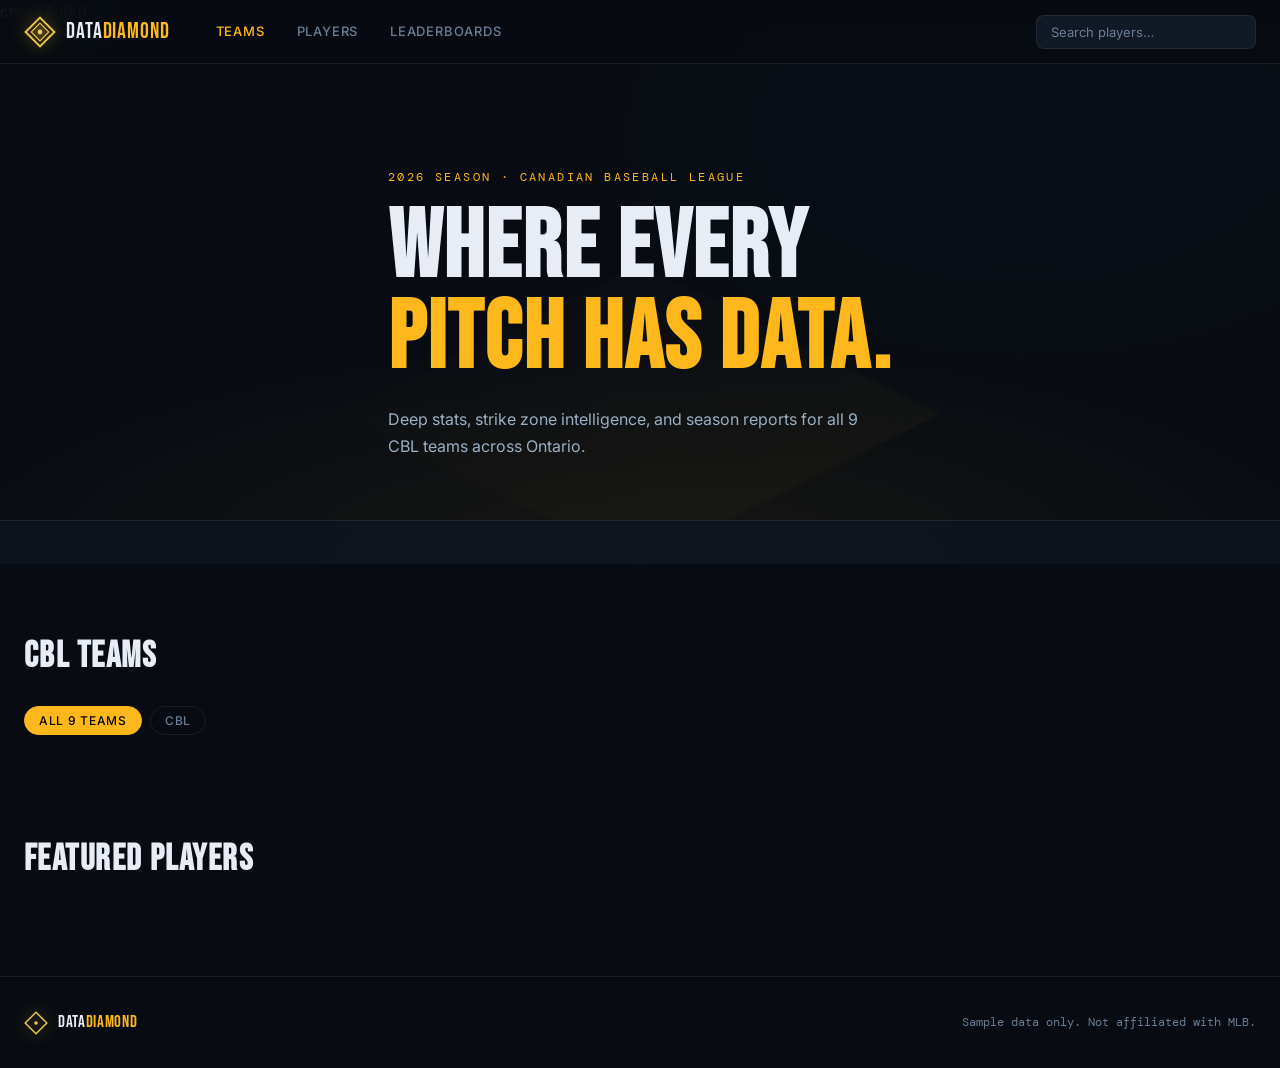
==== index.html @ 760fcb30 "Update index.html" ====
<!DOCTYPE html>
<html lang="en">
<head>
<script>
  const HASH = '2700114b0b68384c38a1018ac02dd3825205f695857ec23f9d1493280452b3a2';
  const key  = 'dd_auth';

  async function sha256(str) {
    const buf = await crypto.subtle.digest('SHA-256', new TextEncoder().encode(str));
    return Array.from(new Uint8Array(buf)).map(b => b.toString(16).padStart(2,'0')).join('');
  }

  async function checkAuth() {
    if (sessionStorage.getItem(key) === 'ok') return;

    // Inject overlay
    const overlay = document.createElement('div');
    overlay.id = 'auth-overlay';
    overlay.innerHTML = `
      <style>
        @import url('https://fonts.googleapis.com/css2?family=Bebas+Neue&family=DM+Mono:wght@400;500&family=Inter:wght@300;400;500&display=swap');
        #auth-overlay {
          position:fixed;inset:0;z-index:99999;
          background:#080c12;
          display:flex;align-items:center;justify-content:center;
          font-family:'Inter',sans-serif;
        }
        #auth-overlay .auth-bg {
          position:absolute;inset:0;
          background:
            radial-gradient(ellipse 60% 60% at 50% 40%, rgba(255,184,28,0.06) 0%, transparent 70%),
            radial-gradient(ellipse 40% 40% at 80% 80%, rgba(0,61,165,0.08) 0%, transparent 60%);
        }
        #auth-overlay .auth-box {
          position:relative;z-index:1;
          width:100%;max-width:420px;
          padding:48px 40px;
          background:rgba(13,20,32,0.95);
          border:1px solid rgba(255,184,28,0.15);
          border-radius:4px;
          box-shadow:0 0 80px rgba(0,0,0,0.6), 0 0 40px rgba(255,184,28,0.04);
          text-align:center;
        }
        #auth-overlay .auth-logo {
          display:flex;align-items:center;justify-content:center;gap:10px;
          margin-bottom:32px;
        }
        #auth-overlay .auth-logo svg { width:36px;height:36px; }
        #auth-overlay .auth-logo-text {
          font-family:'Bebas Neue',sans-serif;
          font-size:28px;letter-spacing:0.05em;
          color:#fff;
        }
        #auth-overlay .auth-logo-text em {
          color:#FFB81C;font-style:normal;
        }
        #auth-overlay h2 {
          font-family:'Bebas Neue',sans-serif;
          font-size:13px;letter-spacing:0.15em;
          color:rgba(255,255,255,0.35);
          margin:0 0 32px;
          text-transform:uppercase;
        }
        #auth-overlay .auth-input-wrap {
          position:relative;margin-bottom:16px;
        }
        #auth-overlay input {
          width:100%;box-sizing:border-box;
          padding:14px 16px;
          background:rgba(255,255,255,0.04);
          border:1px solid rgba(255,255,255,0.1);
          border-radius:3px;
          color:#fff;
          font-family:'DM Mono',monospace;
          font-size:14px;letter-spacing:0.05em;
          outline:none;
          transition:border-color 0.2s;
        }
        #auth-overlay input:focus {
          border-color:rgba(255,184,28,0.5);
          background:rgba(255,184,28,0.03);
        }
        #auth-overlay input::placeholder { color:rgba(255,255,255,0.2); }
        #auth-overlay button {
          width:100%;padding:14px;
          background:#FFB81C;
          border:none;border-radius:3px;
          color:#080c12;
          font-family:'Bebas Neue',sans-serif;
          font-size:18px;letter-spacing:0.1em;
          cursor:pointer;
          transition:background 0.2s, transform 0.1s;
        }
        #auth-overlay button:hover { background:#ffc94d; }
        #auth-overlay button:active { transform:scale(0.98); }
        #auth-overlay .auth-error {
          margin-top:12px;height:16px;
          font-size:12px;letter-spacing:0.05em;
          color:#ff4444;
          font-family:'DM Mono',monospace;
        }
      </style>
      <div class="auth-bg"></div>
      <div class="auth-box">
        <div class="auth-logo">
          <svg viewBox="0 0 40 40" fill="none">
            <polygon points="20,2 38,20 20,38 2,20" stroke="#FFB81C" stroke-width="2.5" fill="none"/>
            <polygon points="20,9 31,20 20,31 9,20" stroke="#FFB81C" stroke-width="1.5" fill="rgba(255,184,28,0.12)"/>
            <circle cx="20" cy="20" r="3" fill="#FFB81C"/>
          </svg>
          <span class="auth-logo-text">Data<em>Diamond</em></span>
        </div>
        <h2>Canadian Baseball League · Restricted Access</h2>
        <div class="auth-input-wrap">
          <input type="password" id="auth-input" placeholder="Enter password" autocomplete="off" />
        </div>
        <button id="auth-btn">Enter</button>
        <div class="auth-error" id="auth-error"></div>
      </div>
    `;
    document.body.appendChild(overlay);
    document.getElementById('auth-input').focus();

    return new Promise(resolve => {
      async function attempt() {
        const pwd  = document.getElementById('auth-input').value;
        const hash = await sha256(pwd);
        if (hash === HASH) {
          sessionStorage.setItem(key, 'ok');
          overlay.style.opacity = '0';
          overlay.style.transition = 'opacity 0.4s';
          setTimeout(() => overlay.remove(), 400);
          resolve();
        } else {
          document.getElementById('auth-error').textContent = 'Incorrect password — try again.';
          document.getElementById('auth-input').value = '';
          document.getElementById('auth-input').focus();
        }
      }
      document.getElementById('auth-btn').addEventListener('click', attempt);
      document.getElementById('auth-input').addEventListener('keydown', e => {
        if (e.key === 'Enter') attempt();
      });
    });
  }

  checkAuth();
</script>

  checkAuth();
</script>
  <meta charset="UTF-8" />
  <meta name="viewport" content="width=device-width, initial-scale=1.0" />
  <title>Data Diamond — MLB Analytics</title>
  <link rel="stylesheet" href="css/style.css" />
  <link rel="preconnect" href="https://fonts.googleapis.com" />
  <link rel="preconnect" href="https://fonts.gstatic.com" crossorigin />
  <link href="https://fonts.googleapis.com/css2?family=Bebas+Neue&family=DM+Mono:wght@400;500&family=Inter:wght@300;400;500;600&display=swap" rel="stylesheet" />
</head>
<body>

  <!-- HEADER -->
  <header class="site-header">
    <div class="header-inner">
      <div class="logo">
        <svg class="logo-diamond" viewBox="0 0 40 40" fill="none">
          <polygon points="20,2 38,20 20,38 2,20" stroke="#E8C84A" stroke-width="2.5" fill="none"/>
          <polygon points="20,9 31,20 20,31 9,20" stroke="#E8C84A" stroke-width="1.5" fill="rgba(232,200,74,0.12)"/>
          <circle cx="20" cy="20" r="3" fill="#E8C84A"/>
        </svg>
        <span class="logo-text">Data<em>Diamond</em></span>
      </div>
      <nav class="main-nav">
        <a href="index.html" class="nav-link active">Teams</a>
        <a href="#" class="nav-link" id="nav-players">Players</a>
        <a href="#" class="nav-link">Leaderboards</a>
      </nav>
      <div class="header-search">
        <input type="text" id="global-search" placeholder="Search players…" autocomplete="off" />
        <div id="search-dropdown" class="search-dropdown hidden"></div>
      </div>
    </div>
  </header>

  <!-- HERO -->
  <section class="hero">
    <div class="hero-bg">
      <div class="diamond-field"></div>
    </div>
    <div class="hero-content">
      <p class="hero-label">2026 Season · Canadian Baseball League</p>
      <h1 class="hero-title">Where Every<br/><span>Pitch Has Data.</span></h1>
      <p class="hero-sub">Deep stats, strike zone intelligence, and season reports for all 9 CBL teams across Ontario.</p>
    </div>
    <div class="hero-ticker">
      <div class="ticker-track" id="stat-ticker">
        <!-- filled by JS -->
      </div>
    </div>
  </section>

  <!-- LEAGUE FILTER -->
  <section class="teams-section">
    <div class="container">
      <div class="section-header">
        <h2 class="section-title">CBL Teams</h2>
        <div class="filter-tabs">
          <button class="filter-tab active" data-filter="all">All 9 Teams</button>
          <button class="filter-tab" data-filter="CBL">CBL</button>
        </div>
      </div>
      <div class="teams-grid" id="teams-grid">
        <!-- filled by JS -->
      </div>
    </div>
  </section>

  <!-- FEATURED PLAYERS STRIP -->
  <section class="featured-section">
    <div class="container">
      <h2 class="section-title">Featured Players</h2>
      <div class="players-strip" id="featured-players">
        <!-- filled by JS -->
      </div>
    </div>
  </section>

  <footer class="site-footer">
    <div class="container">
      <div class="footer-inner">
        <div class="logo small">
          <svg class="logo-diamond" viewBox="0 0 40 40" fill="none">
            <polygon points="20,2 38,20 20,38 2,20" stroke="#E8C84A" stroke-width="2.5" fill="none"/>
            <circle cx="20" cy="20" r="3" fill="#E8C84A"/>
          </svg>
          <span class="logo-text">Data<em>Diamond</em></span>
        </div>
        <p class="footer-note">Sample data only. Not affiliated with MLB.</p>
      </div>
    </div>
  </footer>

  <script src="js/main.js"></script>
</body>
</html>
---- css/style.css ----
/* ================================================
   DATA DIAMOND — CSS
   Dark Night Game Theme
   Fonts: Bebas Neue (display) + DM Mono + Inter
================================================ */

:root {
  --bg: #080c12;
  --bg-2: #0d1420;
  --bg-3: #111927;
  --bg-4: #172030;
  --border: rgba(255,255,255,0.07);
  --border-bright: rgba(255,255,255,0.14);
   --gold: #FFB81C;
   --gold-dim: rgba(255,184,28,0.15);
   --gold-mid: rgba(255,184,28,0.4);
  --text: #e8edf5;
  --text-dim: #6b7d94;
  --text-mid: #9aafc4;
  --green: #3dd68c;
  --red: #f05252;
  --blue: #5b9af4;
  --radius: 8px;
  --radius-lg: 16px;
  --header-h: 64px;
  --font-display: 'Bebas Neue', sans-serif;
  --font-mono: 'DM Mono', monospace;
  --font-body: 'Inter', sans-serif;
}

*, *::before, *::after { box-sizing: border-box; margin: 0; padding: 0; }

html { scroll-behavior: smooth; }

body {
  background: var(--bg);
  color: var(--text);
  font-family: var(--font-body);
  font-size: 15px;
  line-height: 1.6;
  min-height: 100vh;
  -webkit-font-smoothing: antialiased;
}

a { color: inherit; text-decoration: none; }

.container {
  max-width: 1280px;
  margin: 0 auto;
  padding: 0 24px;
}

/* ─── HEADER ─── */
.site-header {
  position: fixed;
  top: 0; left: 0; right: 0;
  height: var(--header-h);
  background: rgba(8,12,18,0.92);
  backdrop-filter: blur(18px);
  border-bottom: 1px solid var(--border);
  z-index: 100;
}

.header-inner {
  max-width: 1280px;
  margin: 0 auto;
  padding: 0 24px;
  height: 100%;
  display: flex;
  align-items: center;
  gap: 32px;
}

.logo {
  display: flex;
  align-items: center;
  gap: 10px;
  cursor: pointer;
  flex-shrink: 0;
}
.logo-diamond {
  width: 32px;
  height: 32px;
  filter: drop-shadow(0 0 8px rgba(255,184,28,0.5));
}
.logo-text {
  font-family: var(--font-display);
  font-size: 22px;
  letter-spacing: 0.04em;
  color: var(--text);
}
.logo-text em {
  color: var(--gold);
  font-style: normal;
}
.logo.small .logo-diamond { width: 24px; height: 24px; }
.logo.small .logo-text { font-size: 17px; }

.main-nav {
  display: flex;
  gap: 4px;
  flex: 1;
}
.nav-link {
  font-size: 13px;
  font-weight: 500;
  letter-spacing: 0.06em;
  text-transform: uppercase;
  color: var(--text-dim);
  padding: 6px 14px;
  border-radius: var(--radius);
  transition: color 0.2s, background 0.2s;
}
.nav-link:hover { color: var(--text); background: rgba(255,255,255,0.05); }
.nav-link.active { color: var(--gold); }

.header-search {
  position: relative;
  flex-shrink: 0;
}
.header-search input {
  background: var(--bg-3);
  border: 1px solid var(--border);
  border-radius: var(--radius);
  color: var(--text);
  font-family: var(--font-body);
  font-size: 13px;
  padding: 8px 14px;
  width: 220px;
  outline: none;
  transition: border-color 0.2s, width 0.3s;
}
.header-search input:focus {
  border-color: var(--gold);
  width: 280px;
}
.header-search input::placeholder { color: var(--text-dim); }

.search-dropdown {
  position: absolute;
  top: calc(100% + 6px);
  right: 0;
  width: 320px;
  background: var(--bg-3);
  border: 1px solid var(--border-bright);
  border-radius: var(--radius-lg);
  overflow: hidden;
  box-shadow: 0 20px 60px rgba(0,0,0,0.6);
  z-index: 200;
}
.search-dropdown.hidden { display: none; }
.search-result-item {
  display: flex;
  align-items: center;
  gap: 12px;
  padding: 12px 16px;
  cursor: pointer;
  transition: background 0.15s;
  border-bottom: 1px solid var(--border);
}
.search-result-item:last-child { border-bottom: none; }
.search-result-item:hover { background: var(--bg-4); }
.sri-badge {
  font-size: 10px;
  font-family: var(--font-mono);
  background: var(--gold-dim);
  color: var(--gold);
  border: 1px solid var(--gold-mid);
  border-radius: 4px;
  padding: 2px 6px;
  flex-shrink: 0;
}
.sri-name { font-weight: 600; font-size: 14px; }
.sri-team { font-size: 12px; color: var(--text-dim); }

/* ─── HERO ─── */
.hero {
  position: relative;
  min-height: 520px;
  display: flex;
  flex-direction: column;
  justify-content: center;
  overflow: hidden;
  padding-top: var(--header-h);
}

.hero-bg {
  position: absolute;
  inset: 0;
  background: 
    radial-gradient(ellipse 80% 60% at 50% 100%, rgba(255,184,28,0.06) 0%, transparent 70%),
    radial-gradient(ellipse 60% 80% at 80% 20%, rgba(0,61,165,0.04) 0%, transparent 60%),
    var(--bg);
}

.diamond-field {
  position: absolute;
  bottom: 0;
  left: 50%;
  transform: translateX(-50%);
  width: 600px;
  height: 300px;
  background: 
    linear-gradient(135deg, rgba(0,0,0,0) 0%, rgba(255,184,28,0.03) 100%);
  clip-path: polygon(50% 0%, 100% 50%, 50% 100%, 0% 50%);
  border: 1px solid rgba(255,184,28,0.08);
}

.hero-content {
  position: relative;
  z-index: 2;
  max-width: 1280px;
  margin: 0 auto;
  padding: 80px 24px 60px;
}
.hero-label {
  font-family: var(--font-mono);
  font-size: 12px;
  letter-spacing: 0.2em;
  text-transform: uppercase;
  color: var(--gold);
  margin-bottom: 16px;
}
.hero-title {
  font-family: var(--font-display);
  font-size: clamp(56px, 8vw, 96px);
  line-height: 0.95;
  letter-spacing: 0.02em;
  color: var(--text);
  margin-bottom: 20px;
}
.hero-title span { color: var(--gold); }
.hero-sub {
  font-size: 16px;
  color: var(--text-mid);
  max-width: 480px;
  line-height: 1.7;
}

.hero-ticker {
  position: relative;
  z-index: 2;
  border-top: 1px solid var(--border);
  background: rgba(13,20,32,0.8);
  overflow: hidden;
  height: 44px;
}
.ticker-track {
  display: flex;
  align-items: center;
  gap: 0;
  white-space: nowrap;
  animation: ticker-scroll 30s linear infinite;
}
@keyframes ticker-scroll {
  0% { transform: translateX(0); }
  100% { transform: translateX(-50%); }
}
.ticker-item {
  display: inline-flex;
  align-items: center;
  gap: 8px;
  padding: 0 28px;
  height: 44px;
  border-right: 1px solid var(--border);
  font-family: var(--font-mono);
  font-size: 12px;
}
.ticker-name { color: var(--text-mid); }
.ticker-stat { color: var(--gold); font-weight: 500; }
.ticker-label { color: var(--text-dim); font-size: 10px; text-transform: uppercase; }

/* ─── TEAMS SECTION ─── */
.teams-section {
  padding: 64px 0;
}

.section-header {
  margin-bottom: 32px;
}
.section-title {
  font-family: var(--font-display);
  font-size: 36px;
  letter-spacing: 0.04em;
  margin-bottom: 20px;
}

.filter-tabs {
  display: flex;
  flex-wrap: wrap;
  gap: 8px;
}
.filter-tab {
  background: transparent;
  border: 1px solid var(--border);
  color: var(--text-dim);
  font-family: var(--font-body);
  font-size: 12px;
  font-weight: 500;
  letter-spacing: 0.06em;
  text-transform: uppercase;
  padding: 6px 14px;
  border-radius: 100px;
  cursor: pointer;
  transition: all 0.2s;
}
.filter-tab:hover { border-color: var(--border-bright); color: var(--text); }
.filter-tab.active {
  background: var(--gold);
  border-color: var(--gold);
  color: #000;
}

.teams-grid {
  display: grid;
  grid-template-columns: repeat(auto-fill, minmax(200px, 1fr));
  gap: 12px;
}

.team-card {
  background: var(--bg-2);
  border: 1px solid var(--border);
  border-radius: var(--radius-lg);
  padding: 20px;
  cursor: pointer;
  transition: all 0.25s;
  position: relative;
  overflow: hidden;
  display: flex;
  flex-direction: column;
  gap: 12px;
}
.team-card::before {
  content: '';
  position: absolute;
  top: 0; left: 0; right: 0;
  height: 3px;
  background: var(--team-color, var(--gold));
  opacity: 0.6;
  transition: opacity 0.25s;
}
.team-card:hover {
  border-color: var(--border-bright);
  transform: translateY(-3px);
  box-shadow: 0 12px 40px rgba(0,0,0,0.4);
}
.team-card:hover::before { opacity: 1; }
.team-card.hidden { display: none; }

.team-abbr {
  font-family: var(--font-display);
  font-size: 36px;
  letter-spacing: 0.04em;
  color: var(--team-color, var(--gold));
  line-height: 1;
}
.team-card-name {
  font-size: 13px;
  font-weight: 600;
  color: var(--text);
  line-height: 1.3;
}
.team-card-meta {
  font-size: 11px;
  color: var(--text-dim);
  font-family: var(--font-mono);
  letter-spacing: 0.05em;
}
.team-card-footer {
  margin-top: auto;
  display: flex;
  align-items: center;
  justify-content: space-between;
}
.team-player-count {
  font-size: 11px;
  color: var(--text-dim);
  font-family: var(--font-mono);
}
.team-arrow {
  width: 18px;
  height: 18px;
  color: var(--text-dim);
  transition: color 0.2s, transform 0.2s;
}
.team-card:hover .team-arrow {
  color: var(--team-color, var(--gold));
  transform: translateX(3px);
}

/* ─── FEATURED PLAYERS ─── */
.featured-section {
  padding: 0 0 64px;
}
.players-strip {
  display: grid;
  grid-template-columns: repeat(auto-fill, minmax(260px, 1fr));
  gap: 16px;
  margin-top: 24px;
}

.player-card {
  background: var(--bg-2);
  border: 1px solid var(--border);
  border-radius: var(--radius-lg);
  padding: 24px;
  cursor: pointer;
  transition: all 0.25s;
  position: relative;
  overflow: hidden;
}
.player-card::after {
  content: '';
  position: absolute;
  bottom: 0; left: 0; right: 0;
  height: 60px;
  background: linear-gradient(to top, rgba(0,0,0,0.3), transparent);
}
.player-card:hover {
  border-color: var(--border-bright);
  transform: translateY(-4px);
  box-shadow: 0 16px 48px rgba(0,0,0,0.5);
}

.pc-top {
  display: flex;
  justify-content: space-between;
  align-items: flex-start;
  margin-bottom: 16px;
}
.pc-num {
  font-family: var(--font-display);
  font-size: 48px;
  line-height: 1;
  color: rgba(255,255,255,0.08);
  position: absolute;
  right: 16px;
  top: 12px;
}
.pc-badge {
  display: inline-flex;
  align-items: center;
  gap: 6px;
  background: var(--bg-4);
  border: 1px solid var(--border);
  border-radius: 4px;
  padding: 3px 8px;
  font-size: 11px;
  font-family: var(--font-mono);
  color: var(--text-mid);
}
.pc-pos {
  font-size: 10px;
  background: var(--gold-dim);
  color: var(--gold);
  border: 1px solid var(--gold-mid);
  border-radius: 4px;
  padding: 2px 7px;
  font-family: var(--font-mono);
  font-size: 11px;
}
.pc-name {
  font-size: 18px;
  font-weight: 700;
  margin-bottom: 4px;
  line-height: 1.2;
}
.pc-team {
  font-size: 12px;
  color: var(--text-dim);
  margin-bottom: 16px;
  font-family: var(--font-mono);
}
.pc-stats {
  display: grid;
  grid-template-columns: repeat(3, 1fr);
  gap: 8px;
}
.pc-stat {
  text-align: center;
}
.pc-stat-val {
  font-family: var(--font-mono);
  font-size: 18px;
  font-weight: 500;
  color: var(--gold);
  display: block;
}
.pc-stat-lbl {
  font-size: 10px;
  color: var(--text-dim);
  text-transform: uppercase;
  letter-spacing: 0.08em;
  display: block;
  margin-top: 2px;
}

/* ─── TEAM HERO ─── */
.team-hero, .player-hero {
  position: relative;
  padding-top: var(--header-h);
  min-height: 280px;
  display: flex;
  flex-direction: column;
  justify-content: flex-end;
  overflow: hidden;
}
.team-hero-bg, .player-hero-bg {
  position: absolute;
  inset: 0;
  background: var(--bg);
}
.team-hero-bg::after, .player-hero-bg::after {
  content: '';
  position: absolute;
  inset: 0;
  background: 
    linear-gradient(to bottom, transparent 40%, var(--bg) 100%),
    linear-gradient(135deg, rgba(0,0,0,0) 0%, rgba(255,184,28,0.03) 100%);
}
.team-hero .container, .player-hero .container {
  position: relative;
  z-index: 2;
  padding-bottom: 40px;
  padding-top: 48px;
}

.breadcrumb {
  font-size: 12px;
  color: var(--text-dim);
  font-family: var(--font-mono);
  margin-bottom: 24px;
  display: flex;
  align-items: center;
  gap: 8px;
}
.breadcrumb a { color: var(--text-dim); transition: color 0.2s; }
.breadcrumb a:hover { color: var(--gold); }
.breadcrumb span:not(a) { color: rgba(255,255,255,0.2); }

.team-hero-content, .player-hero-content {
  display: flex;
  align-items: flex-end;
  gap: 32px;
}

.team-abbr-display {
  font-family: var(--font-display);
  font-size: 80px;
  line-height: 1;
  letter-spacing: 0.04em;
  opacity: 0.9;
  flex-shrink: 0;
}
.player-number-display {
  font-family: var(--font-display);
  font-size: 80px;
  line-height: 1;
  letter-spacing: 0.02em;
  opacity: 0.25;
  color: var(--text);
  flex-shrink: 0;
}

.team-division-label {
  font-family: var(--font-mono);
  font-size: 12px;
  letter-spacing: 0.15em;
  text-transform: uppercase;
  color: var(--gold);
  margin-bottom: 8px;
}
.team-full-name, .player-name {
  font-family: var(--font-display);
  font-size: clamp(32px, 5vw, 56px);
  letter-spacing: 0.04em;
  line-height: 1;
  margin-bottom: 8px;
}
.player-meta {
  display: flex;
  align-items: center;
  gap: 16px;
  font-size: 13px;
  color: var(--text-dim);
  font-family: var(--font-mono);
}
.player-badges {
  display: flex;
  gap: 8px;
  margin-bottom: 10px;
}
.badge {
  font-size: 11px;
  font-family: var(--font-mono);
  border-radius: 4px;
  padding: 3px 8px;
}
.badge-pos {
  background: var(--gold-dim);
  color: var(--gold);
  border: 1px solid var(--gold-mid);
}
.badge-team {
  background: var(--bg-4);
  color: var(--text-mid);
  border: 1px solid var(--border);
}

.player-headline-stats {
  display: flex;
  gap: 32px;
  margin-left: auto;
}
.phs-stat { text-align: center; }
.phs-val {
  display: block;
  font-family: var(--font-mono);
  font-size: 28px;
  font-weight: 500;
  color: var(--gold);
  line-height: 1;
}
.phs-lbl {
  display: block;
  font-size: 11px;
  color: var(--text-dim);
  text-transform: uppercase;
  letter-spacing: 0.1em;
  margin-top: 4px;
}

/* ─── REPORT TABS BAR ─── */
.report-tabs-bar {
  border-bottom: 1px solid var(--border);
  background: var(--bg-2);
  position: sticky;
  top: var(--header-h);
  z-index: 50;
}
.report-tabs {
  display: flex;
  gap: 0;
}
.report-tab {
  background: transparent;
  border: none;
  border-bottom: 2px solid transparent;
  color: var(--text-dim);
  font-family: var(--font-body);
  font-size: 13px;
  font-weight: 500;
  letter-spacing: 0.05em;
  text-transform: uppercase;
  padding: 14px 20px;
  cursor: pointer;
  transition: all 0.2s;
  margin-bottom: -1px;
}
.report-tab:hover { color: var(--text); }
.report-tab.active {
  color: var(--gold);
  border-bottom-color: var(--gold);
}

/* ─── REPORT CONTENT ─── */
.report-content {
  padding: 48px 24px 80px;
}
.tab-panel { display: none; }
.tab-panel.active { display: block; }

/* ─── STAT TABLE ─── */
.stat-card {
  background: var(--bg-2);
  border: 1px solid var(--border);
  border-radius: var(--radius-lg);
  overflow: hidden;
  margin-bottom: 24px;
}
.stat-card-header {
  display: flex;
  align-items: center;
  justify-content: space-between;
  padding: 16px 24px;
  border-bottom: 1px solid var(--border);
}
.stat-card-title {
  font-family: var(--font-display);
  font-size: 20px;
  letter-spacing: 0.04em;
}
.stat-card-subtitle {
  font-size: 12px;
  color: var(--text-dim);
  font-family: var(--font-mono);
}

.stat-table {
  width: 100%;
  border-collapse: collapse;
  font-size: 13px;
}
.stat-table th {
  padding: 10px 16px;
  text-align: left;
  font-family: var(--font-mono);
  font-size: 10px;
  font-weight: 500;
  letter-spacing: 0.1em;
  text-transform: uppercase;
  color: var(--text-dim);
  border-bottom: 1px solid var(--border);
  background: rgba(255,255,255,0.02);
  white-space: nowrap;
  cursor: pointer;
}
.stat-table th:hover { color: var(--text); }
.stat-table th.sorted { color: var(--gold); }
.stat-table td {
  padding: 12px 16px;
  border-bottom: 1px solid var(--border);
  font-family: var(--font-mono);
  white-space: nowrap;
  color: var(--text-mid);
}
.stat-table tr:last-child td { border-bottom: none; }
.stat-table tr:hover td { background: rgba(255,255,255,0.03); }
.stat-table .player-name-cell {
  font-family: var(--font-body);
  font-weight: 600;
  color: var(--text);
  cursor: pointer;
}
.stat-table .player-name-cell:hover { color: var(--gold); }
.stat-table .highlight-val {
  color: var(--gold);
  font-weight: 500;
}
.stat-table .good { color: var(--green); }
.stat-table .bad { color: var(--red); }
.stat-table .pos-badge {
  background: var(--bg-4);
  border: 1px solid var(--border);
  border-radius: 3px;
  padding: 1px 5px;
  font-size: 10px;
  color: var(--text-dim);
  margin-right: 6px;
}

/* ─── OVERVIEW GRID ─── */
.overview-grid {
  display: grid;
  grid-template-columns: 1fr 1fr;
  gap: 24px;
}
@media (max-width: 900px) { .overview-grid { grid-template-columns: 1fr; } }

.stat-bar-row {
  display: flex;
  align-items: center;
  gap: 12px;
  padding: 10px 0;
  border-bottom: 1px solid var(--border);
}
.stat-bar-row:last-child { border-bottom: none; }
.sbr-label {
  width: 100px;
  font-size: 11px;
  font-family: var(--font-mono);
  color: var(--text-dim);
  text-transform: uppercase;
  letter-spacing: 0.08em;
  flex-shrink: 0;
}
.sbr-bar {
  flex: 1;
  height: 6px;
  background: var(--bg-4);
  border-radius: 100px;
  overflow: hidden;
}
.sbr-fill {
  height: 100%;
  border-radius: 100px;
  background: var(--gold);
  transition: width 0.8s cubic-bezier(0.34,1.56,0.64,1);
}
.sbr-val {
  width: 60px;
  text-align: right;
  font-family: var(--font-mono);
  font-size: 13px;
  font-weight: 500;
  color: var(--text);
  flex-shrink: 0;
}

/* ─── STRIKE ZONE ─── */
.zone-section {
  display: grid;
  grid-template-columns: 1fr 1fr;
  gap: 32px;
  margin-bottom: 32px;
}
@media (max-width: 900px) { .zone-section { grid-template-columns: 1fr; } }

.zone-panel {
  background: var(--bg-2);
  border: 1px solid var(--border);
  border-radius: var(--radius-lg);
  padding: 24px;
}
.zone-panel-title {
  font-family: var(--font-display);
  font-size: 18px;
  letter-spacing: 0.04em;
  margin-bottom: 20px;
  display: flex;
  align-items: center;
  gap: 8px;
}
.zone-panel-title::before {
  content: '';
  display: block;
  width: 3px;
  height: 18px;
  background: var(--gold);
  border-radius: 2px;
}

/* Heatmap */
.heatmap-container {
  position: relative;
  display: inline-block;
  width: 100%;
}
.heatmap-grid {
  display: grid;
  grid-template-columns: repeat(5, 1fr);
  gap: 3px;
  border: 2px solid rgba(255,255,255,0.15);
  padding: 3px;
  border-radius: 4px;
  aspect-ratio: 1;
  position: relative;
}
.heatmap-grid::before {
  content: 'STRIKE ZONE';
  position: absolute;
  top: -22px;
  left: 50%;
  transform: translateX(-50%);
  font-size: 9px;
  font-family: var(--font-mono);
  letter-spacing: 0.15em;
  color: var(--text-dim);
}
.heatmap-cell {
  border-radius: 3px;
  transition: transform 0.2s;
  cursor: default;
  position: relative;
}
.heatmap-cell:hover { transform: scale(1.1); z-index: 2; }
.zone-labels {
  display: flex;
  justify-content: space-between;
  margin-top: 8px;
  font-size: 10px;
  font-family: var(--font-mono);
  color: var(--text-dim);
}

/* Scatter Plot */
.scatter-container {
  position: relative;
  width: 100%;
  aspect-ratio: 1;
  background: var(--bg-3);
  border-radius: 8px;
  overflow: hidden;
  border: 1px solid var(--border);
  padding-bottom: 20px;
  padding-left: 20px;
}

/* Scatter zone box — dynamic via JS */
.scatter-zone-box {
  position: absolute;
  border: 2px solid rgba(255,255,255,0.35);
  border-radius: 2px;
  pointer-events: none;
  z-index: 2;
}
.sz-grid-line {
  position: absolute;
  background: rgba(255,255,255,0.08);
  pointer-events: none;
}
.sz-grid-line.sz-h { left: 0; right: 0; height: 1px; }
.sz-grid-line.sz-v { top: 0; bottom: 0; width: 1px; }

/* Axes */
.scatter-axis-x {
  position: absolute;
  bottom: 0;
  left: 0; right: 0;
  height: 20px;
  pointer-events: none;
}
.scatter-axis-x span {
  position: absolute;
  transform: translateX(-50%);
  font-family: var(--font-mono);
  font-size: 9px;
  color: var(--text-dim);
  bottom: 2px;
}
.scatter-axis-y {
  position: absolute;
  top: 0; bottom: 20px;
  left: 0;
  width: 20px;
  pointer-events: none;
}
.scatter-axis-y span {
  position: absolute;
  transform: translateY(-50%);
  font-family: var(--font-mono);
  font-size: 9px;
  color: var(--text-dim);
  left: 2px;
}
.scatter-dot {
  position: absolute;
  width: 10px;
  height: 10px;
  border-radius: 50%;
  transform: translate(-50%, -50%);
  opacity: 0.85;
  transition: transform 0.2s, opacity 0.2s;
  cursor: default;
}
.scatter-dot:hover { transform: translate(-50%, -50%) scale(1.5); opacity: 1; }
.scatter-dot.hit { background: var(--green); box-shadow: 0 0 6px rgba(61,214,140,0.6); }
.scatter-dot.hr { background: var(--gold); box-shadow: 0 0 8px rgba(255,184,28,0.7); width: 12px; height: 12px; }
.scatter-dot.out { background: var(--red); opacity: 0.6; }
.scatter-dot.whiff { background: rgba(255,255,255,0.3); }
.scatter-dot.strike { background: var(--green); box-shadow: 0 0 6px rgba(61,214,140,0.6); }
.scatter-dot.ball { background: rgba(255,255,255,0.2); }

/* Scatter legend */
.scatter-legend {
  display: flex;
  flex-wrap: wrap;
  gap: 12px;
  margin-top: 12px;
}
.sl-item {
  display: flex;
  align-items: center;
  gap: 6px;
  font-size: 11px;
  color: var(--text-dim);
  font-family: var(--font-mono);
}
.sl-dot {
  width: 8px;
  height: 8px;
  border-radius: 50%;
}

/* Zone Breakdown Numbers */
.zone-breakdown-grid {
  display: grid;
  grid-template-columns: repeat(5, 1fr);
  gap: 6px;
}
.zone-cell {
  background: var(--bg-4);
  border: 1px solid var(--border);
  border-radius: 6px;
  padding: 8px 4px;
  text-align: center;
  aspect-ratio: 1;
  display: flex;
  flex-direction: column;
  justify-content: center;
  align-items: center;
  transition: border-color 0.2s;
}
.zone-cell:hover { border-color: var(--gold-mid); }
.zone-pct {
  font-family: var(--font-mono);
  font-size: 13px;
  font-weight: 500;
}
.zone-loc {
  font-size: 9px;
  color: var(--text-dim);
  font-family: var(--font-mono);
  letter-spacing: 0.05em;
  margin-top: 2px;
}

/* ─── PITCH SPLITS ─── */
.pitch-splits-grid {
  display: grid;
  grid-template-columns: repeat(auto-fill, minmax(240px, 1fr));
  gap: 16px;
}
.pitch-card {
  background: var(--bg-2);
  border: 1px solid var(--border);
  border-radius: var(--radius-lg);
  padding: 20px;
  transition: border-color 0.2s;
}
.pitch-card:hover { border-color: var(--border-bright); }
.pitch-name {
  font-family: var(--font-display);
  font-size: 22px;
  letter-spacing: 0.04em;
  margin-bottom: 16px;
  display: flex;
  align-items: center;
  justify-content: space-between;
}
.pitch-velo {
  font-family: var(--font-mono);
  font-size: 13px;
  color: var(--text-dim);
}
.pitch-stats-grid {
  display: grid;
  grid-template-columns: 1fr 1fr;
  gap: 12px;
}
.pitch-stat-item {}
.pitch-stat-val {
  font-family: var(--font-mono);
  font-size: 22px;
  font-weight: 500;
  color: var(--gold);
  display: block;
  line-height: 1;
}
.pitch-stat-lbl {
  font-size: 10px;
  color: var(--text-dim);
  text-transform: uppercase;
  letter-spacing: 0.1em;
  display: block;
  margin-top: 3px;
}
.whiff-bar {
  margin-top: 14px;
  padding-top: 14px;
  border-top: 1px solid var(--border);
}
.whiff-bar-label {
  display: flex;
  justify-content: space-between;
  font-size: 11px;
  font-family: var(--font-mono);
  color: var(--text-dim);
  margin-bottom: 6px;
}
.whiff-bar-track {
  height: 5px;
  background: var(--bg-4);
  border-radius: 100px;
  overflow: hidden;
}
.whiff-bar-fill {
  height: 100%;
  border-radius: 100px;
  background: linear-gradient(90deg, var(--gold), #f0a830);
  transition: width 0.8s cubic-bezier(0.34,1.56,0.64,1);
}

/* ─── ROSTER TABLE (Team Page) ─── */
.roster-filters {
  display: flex;
  gap: 12px;
  align-items: center;
  margin-bottom: 24px;
  flex-wrap: wrap;
}
.roster-search {
  background: var(--bg-3);
  border: 1px solid var(--border);
  border-radius: var(--radius);
  color: var(--text);
  font-family: var(--font-body);
  font-size: 13px;
  padding: 8px 14px;
  outline: none;
  width: 220px;
  transition: border-color 0.2s;
}
.roster-search:focus { border-color: var(--gold); }
.roster-search::placeholder { color: var(--text-dim); }

/* ─── EMPTY STATE ─── */
.empty-state {
  text-align: center;
  padding: 80px 24px;
  color: var(--text-dim);
}
.empty-state-icon {
  font-size: 48px;
  margin-bottom: 16px;
  opacity: 0.4;
}
.empty-state h3 {
  font-family: var(--font-display);
  font-size: 24px;
  letter-spacing: 0.04em;
  color: var(--text);
  margin-bottom: 8px;
}
.empty-state p { font-size: 14px; }

/* ─── FOOTER ─── */
.site-footer {
  border-top: 1px solid var(--border);
  padding: 32px 0;
}
.footer-inner {
  display: flex;
  align-items: center;
  justify-content: space-between;
  gap: 16px;
}
.footer-note {
  font-size: 12px;
  color: var(--text-dim);
  font-family: var(--font-mono);
}

/* ─── UTILITIES ─── */
.hidden { display: none !important; }

.two-col {
  display: grid;
  grid-template-columns: 1fr 1fr;
  gap: 24px;
}
@media (max-width: 768px) { .two-col { grid-template-columns: 1fr; } }

/* ─── ANIMATIONS ─── */
@keyframes fade-up {
  from { opacity: 0; transform: translateY(20px); }
  to { opacity: 1; transform: translateY(0); }
}
.fade-up {
  animation: fade-up 0.5s ease both;
}
.fade-up-d1 { animation-delay: 0.05s; }
.fade-up-d2 { animation-delay: 0.1s; }
.fade-up-d3 { animation-delay: 0.15s; }

/* ─── SCROLLBAR ─── */
::-webkit-scrollbar { width: 6px; height: 6px; }
::-webkit-scrollbar-track { background: var(--bg); }
::-webkit-scrollbar-thumb { background: var(--bg-4); border-radius: 100px; }
::-webkit-scrollbar-thumb:hover { background: var(--border-bright); }

/* ─── RESPONSIVE ─── */
@media (max-width: 768px) {
  .hero-title { font-size: 52px; }
  .teams-grid { grid-template-columns: repeat(auto-fill, minmax(150px, 1fr)); }
  .player-headline-stats { display: none; }
  .team-hero-content, .player-hero-content { flex-direction: column; align-items: flex-start; gap: 12px; }
  .team-abbr-display, .player-number-display { font-size: 52px; }
  .header-search input { width: 160px; }
  .main-nav { display: none; }
  .zone-section { grid-template-columns: 1fr; }
}
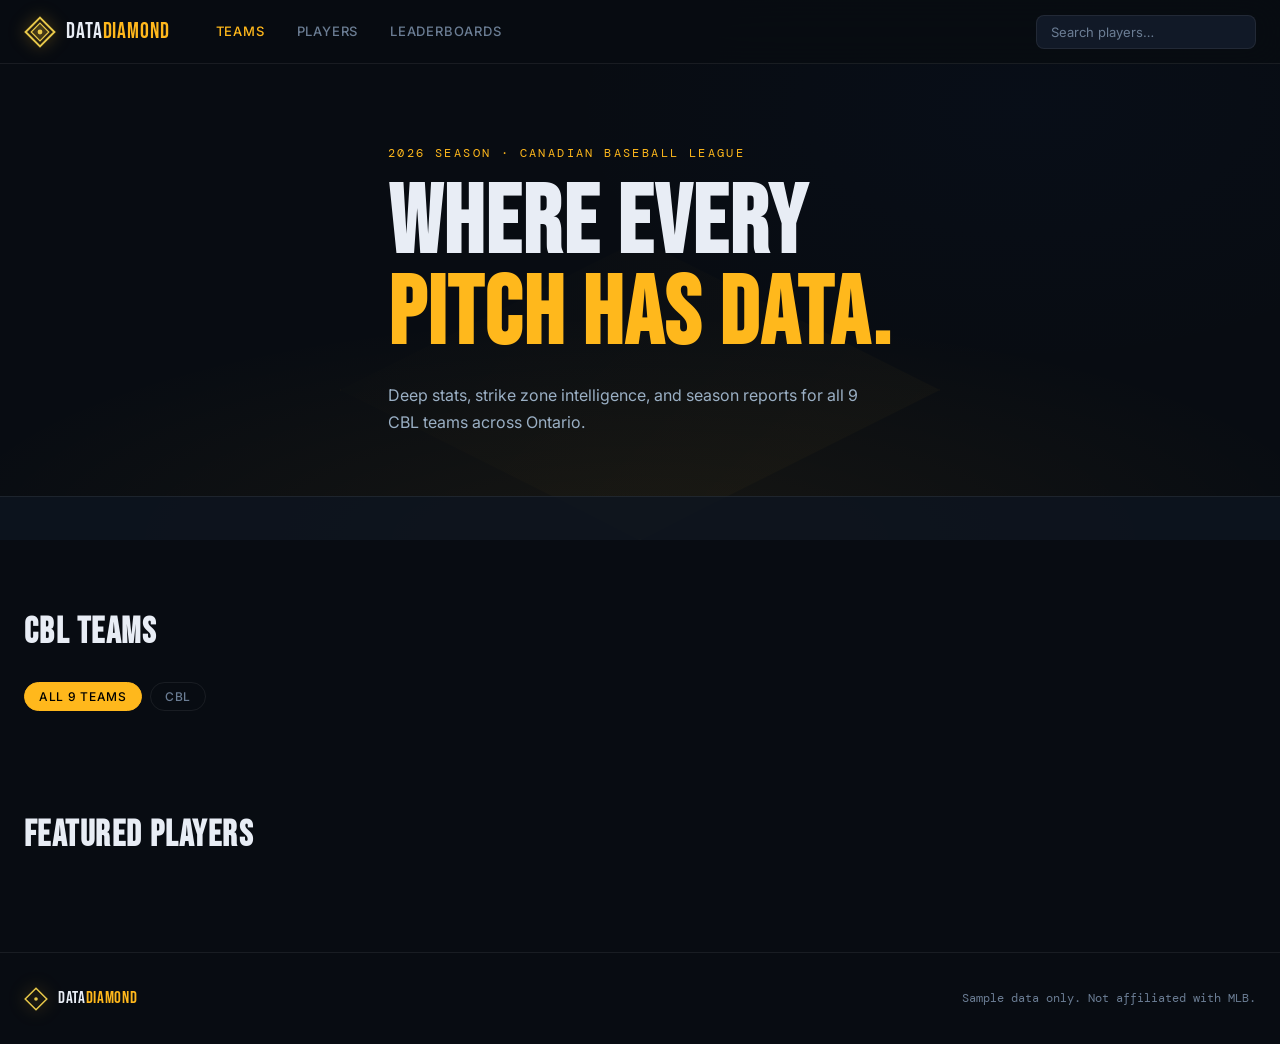
==== commit 2b05951d: "Update index.html" ====
--- a/index.html
+++ b/index.html
@@ -12,8 +12,6 @@
 
   async function checkAuth() {
     if (sessionStorage.getItem(key) === 'ok') return;
-
-    // Inject overlay
     const overlay = document.createElement('div');
     overlay.id = 'auth-overlay';
     overlay.innerHTML = `
@@ -51,9 +49,7 @@
           font-size:28px;letter-spacing:0.05em;
           color:#fff;
         }
-        #auth-overlay .auth-logo-text em {
-          color:#FFB81C;font-style:normal;
-        }
+        #auth-overlay .auth-logo-text em { color:#FFB81C;font-style:normal; }
         #auth-overlay h2 {
           font-family:'Bebas Neue',sans-serif;
           font-size:13px;letter-spacing:0.15em;
@@ -61,9 +57,7 @@
           margin:0 0 32px;
           text-transform:uppercase;
         }
-        #auth-overlay .auth-input-wrap {
-          position:relative;margin-bottom:16px;
-        }
+        #auth-overlay .auth-input-wrap { position:relative;margin-bottom:16px; }
         #auth-overlay input {
           width:100%;box-sizing:border-box;
           padding:14px 16px;
@@ -119,8 +113,7 @@
       </div>
     `;
     document.body.appendChild(overlay);
-    document.getElementById('auth-input').focus();
-
+    setTimeout(() => document.getElementById('auth-input').focus(), 50);
     return new Promise(resolve => {
       async function attempt() {
         const pwd  = document.getElementById('auth-input').value;
@@ -138,20 +131,15 @@
         }
       }
       document.getElementById('auth-btn').addEventListener('click', attempt);
-      document.getElementById('auth-input').addEventListener('keydown', e => {
-        if (e.key === 'Enter') attempt();
-      });
+      document.getElementById('auth-input').addEventListener('keydown', e => { if (e.key === 'Enter') attempt(); });
     });
   }
-
-  checkAuth();
-</script>
 
   checkAuth();
 </script>
   <meta charset="UTF-8" />
   <meta name="viewport" content="width=device-width, initial-scale=1.0" />
-  <title>Data Diamond — MLB Analytics</title>
+  <title>Data Diamond — CBL Analytics</title>
   <link rel="stylesheet" href="css/style.css" />
   <link rel="preconnect" href="https://fonts.googleapis.com" />
   <link rel="preconnect" href="https://fonts.gstatic.com" crossorigin />
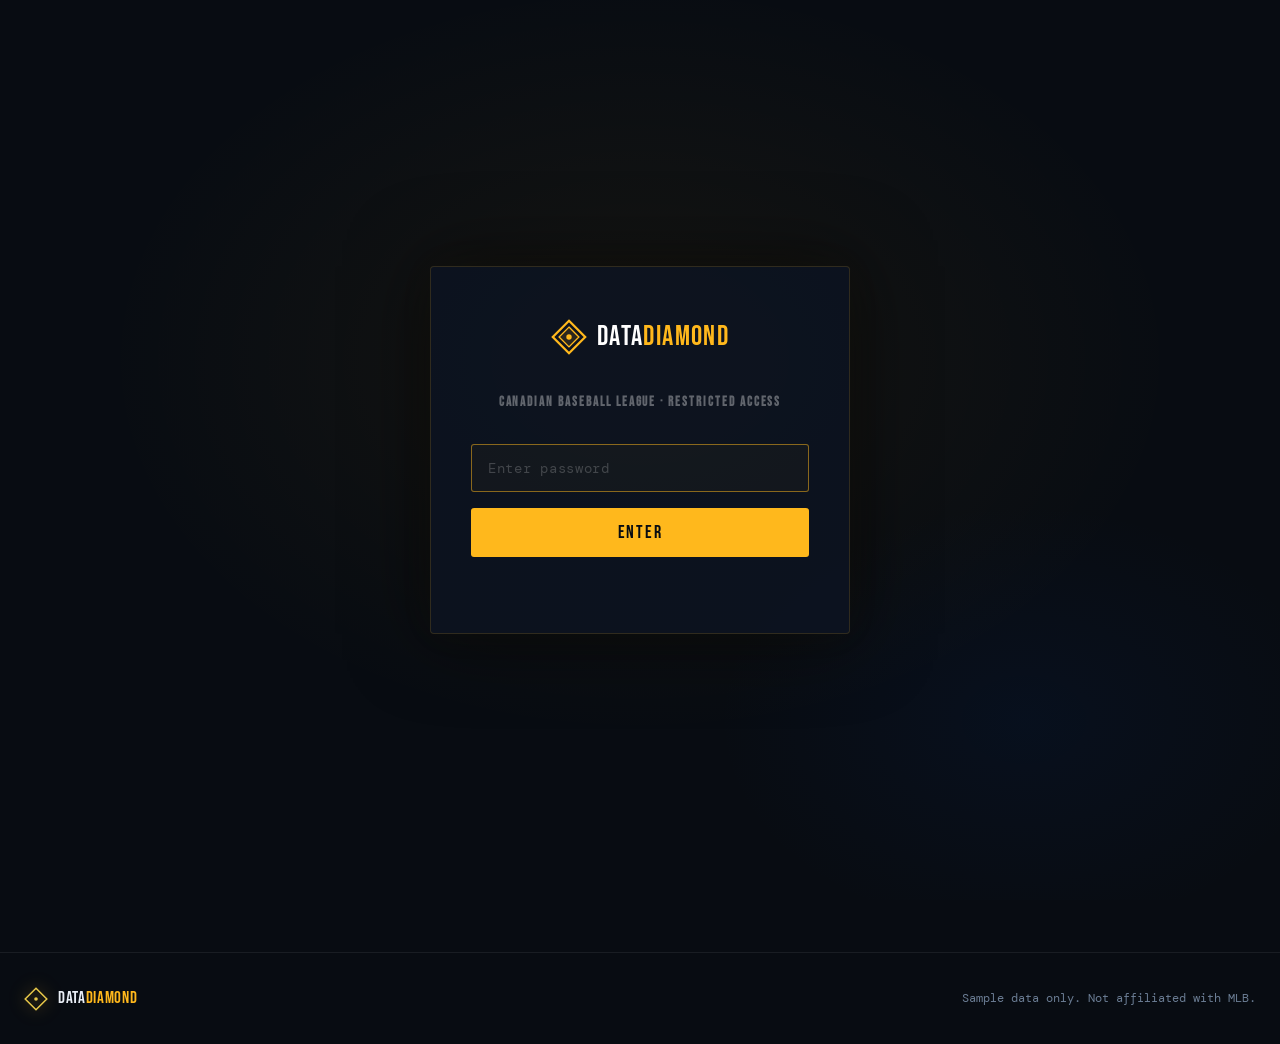
==== commit 7df51956: "Update index.html" ====
--- a/index.html
+++ b/index.html
@@ -135,7 +135,7 @@
     });
   }
 
-  checkAuth();
+  window.onload = checkAuth;
 </script>
   <meta charset="UTF-8" />
   <meta name="viewport" content="width=device-width, initial-scale=1.0" />
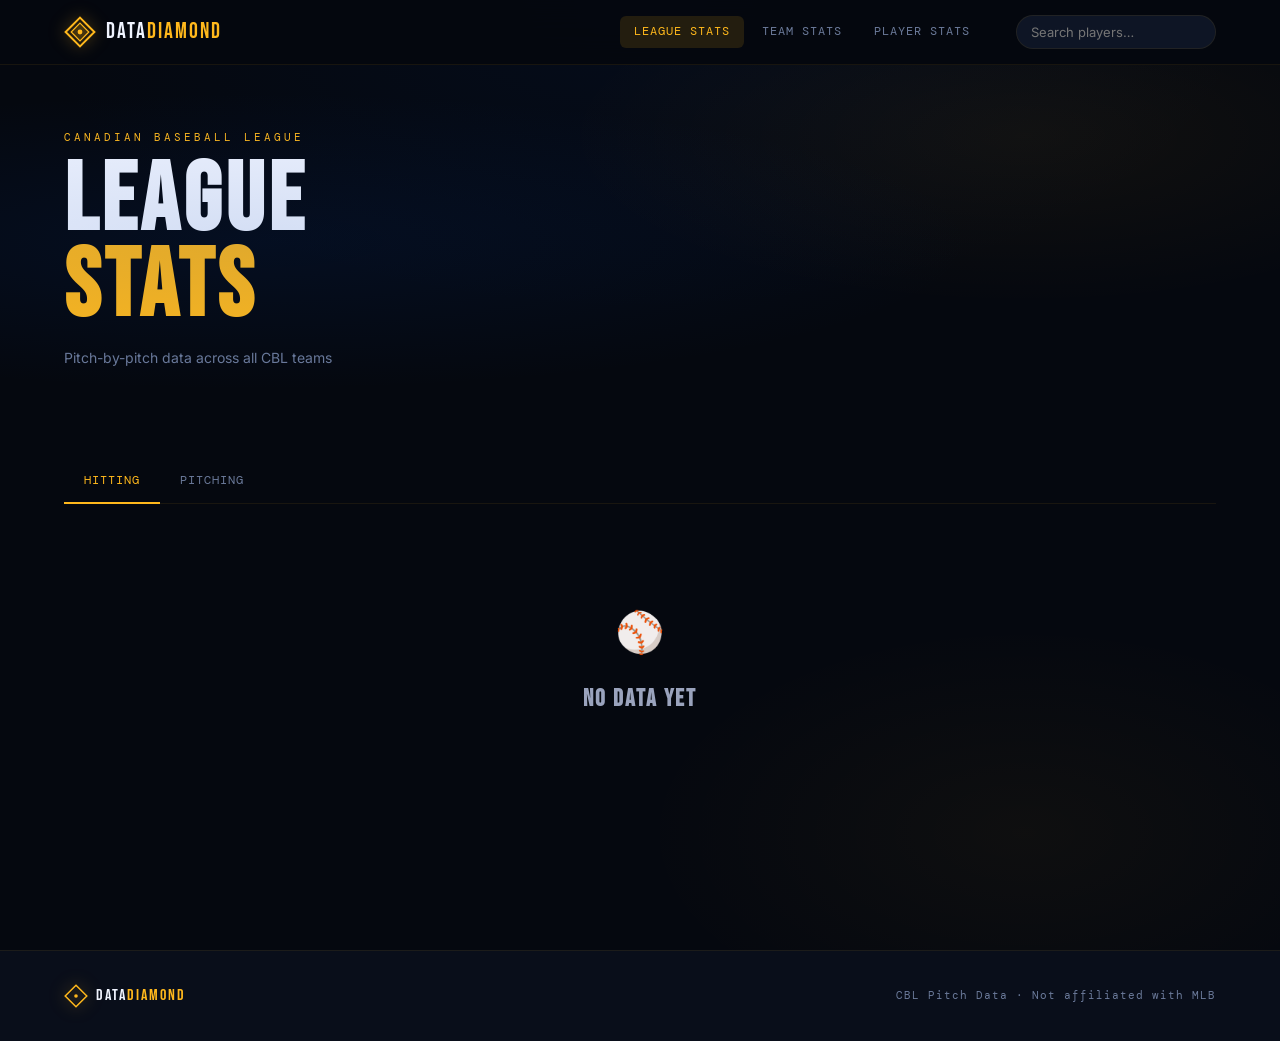
==== commit bacdd71c: "Big Change" ====
--- a/index.html
+++ b/index.html
@@ -1,6 +1,10 @@
 <!DOCTYPE html>
 <html lang="en">
 <head>
+  <meta charset="UTF-8" />
+  <meta name="viewport" content="width=device-width, initial-scale=1.0" />
+  <title>Data Diamond — CBL Stats</title>
+  <link rel="stylesheet" href="css/style.css" />
 <script>
   const HASH = '2700114b0b68384c38a1018ac02dd3825205f695857ec23f9d1493280452b3a2';
   const key  = 'dd_auth';
@@ -11,7 +15,8 @@
   }
 
   async function checkAuth() {
-    if (sessionStorage.getItem(key) === 'ok') return;
+    if (sessionStorage.getItem(key) === 'ok' || localStorage.getItem(key) === 'ok') return;
+
     const overlay = document.createElement('div');
     overlay.id = 'auth-overlay';
     overlay.innerHTML = `
@@ -58,7 +63,7 @@
           text-transform:uppercase;
         }
         #auth-overlay .auth-input-wrap { position:relative;margin-bottom:16px; }
-        #auth-overlay input {
+        #auth-overlay input[type="password"] {
           width:100%;box-sizing:border-box;
           padding:14px 16px;
           background:rgba(255,255,255,0.04);
@@ -70,11 +75,48 @@
           outline:none;
           transition:border-color 0.2s;
         }
-        #auth-overlay input:focus {
+        #auth-overlay input[type="password"]:focus {
           border-color:rgba(255,184,28,0.5);
           background:rgba(255,184,28,0.03);
         }
-        #auth-overlay input::placeholder { color:rgba(255,255,255,0.2); }
+        #auth-overlay input[type="password"]::placeholder { color:rgba(255,255,255,0.2); }
+        #auth-overlay .remember-wrap {
+          display:flex;align-items:center;justify-content:flex-start;
+          gap:10px;
+          margin-bottom:20px;
+          cursor:pointer;
+        }
+        #auth-overlay .remember-wrap input[type="checkbox"] {
+          appearance:none;-webkit-appearance:none;
+          width:18px;height:18px;
+          border:1px solid rgba(255,184,28,0.4);
+          border-radius:3px;
+          background:rgba(255,255,255,0.04);
+          cursor:pointer;
+          position:relative;
+          flex-shrink:0;
+          transition:background 0.2s, border-color 0.2s;
+        }
+        #auth-overlay .remember-wrap input[type="checkbox"]:checked {
+          background:#FFB81C;
+          border-color:#FFB81C;
+        }
+        #auth-overlay .remember-wrap input[type="checkbox"]:checked::after {
+          content:'';
+          position:absolute;
+          left:4px;top:1px;
+          width:5px;height:9px;
+          border:2px solid #080c12;
+          border-top:none;border-left:none;
+          transform:rotate(45deg);
+        }
+        #auth-overlay .remember-label {
+          font-family:'Inter',sans-serif;
+          font-size:13px;
+          color:rgba(255,255,255,0.45);
+          cursor:pointer;
+          user-select:none;
+        }
         #auth-overlay button {
           width:100%;padding:14px;
           background:#FFB81C;
@@ -108,18 +150,28 @@
         <div class="auth-input-wrap">
           <input type="password" id="auth-input" placeholder="Enter password" autocomplete="off" />
         </div>
+        <label class="remember-wrap">
+          <input type="checkbox" id="auth-remember" />
+          <span class="remember-label">Remember me on this device</span>
+        </label>
         <button id="auth-btn">Enter</button>
         <div class="auth-error" id="auth-error"></div>
       </div>
-    `;
+    \`;
     document.body.appendChild(overlay);
-    setTimeout(() => document.getElementById('auth-input').focus(), 50);
+    document.getElementById('auth-input').focus();
+
     return new Promise(resolve => {
       async function attempt() {
-        const pwd  = document.getElementById('auth-input').value;
-        const hash = await sha256(pwd);
+        const pwd      = document.getElementById('auth-input').value;
+        const remember = document.getElementById('auth-remember').checked;
+        const hash     = await sha256(pwd);
         if (hash === HASH) {
-          sessionStorage.setItem(key, 'ok');
+          if (remember) {
+            localStorage.setItem(key, 'ok');
+          } else {
+            sessionStorage.setItem(key, 'ok');
+          }
           overlay.style.opacity = '0';
           overlay.style.transition = 'opacity 0.4s';
           setTimeout(() => overlay.remove(), 400);
@@ -131,37 +183,36 @@
         }
       }
       document.getElementById('auth-btn').addEventListener('click', attempt);
-      document.getElementById('auth-input').addEventListener('keydown', e => { if (e.key === 'Enter') attempt(); });
+      document.getElementById('auth-input').addEventListener('keydown', e => {
+        if (e.key === 'Enter') attempt();
+      });
     });
   }
 
-  window.onload = checkAuth;
+  document.addEventListener('DOMContentLoaded', checkAuth);
 </script>
-  <meta charset="UTF-8" />
-  <meta name="viewport" content="width=device-width, initial-scale=1.0" />
-  <title>Data Diamond — CBL Analytics</title>
-  <link rel="stylesheet" href="css/style.css" />
   <link rel="preconnect" href="https://fonts.googleapis.com" />
   <link rel="preconnect" href="https://fonts.gstatic.com" crossorigin />
   <link href="https://fonts.googleapis.com/css2?family=Bebas+Neue&family=DM+Mono:wght@400;500&family=Inter:wght@300;400;500;600&display=swap" rel="stylesheet" />
 </head>
-<body>
-
-  <!-- HEADER -->
+<body class="index-page">
+
   <header class="site-header">
     <div class="header-inner">
       <div class="logo">
-        <svg class="logo-diamond" viewBox="0 0 40 40" fill="none">
-          <polygon points="20,2 38,20 20,38 2,20" stroke="#E8C84A" stroke-width="2.5" fill="none"/>
-          <polygon points="20,9 31,20 20,31 9,20" stroke="#E8C84A" stroke-width="1.5" fill="rgba(232,200,74,0.12)"/>
-          <circle cx="20" cy="20" r="3" fill="#E8C84A"/>
-        </svg>
-        <span class="logo-text">Data<em>Diamond</em></span>
+        <a href="index.html">
+          <svg class="logo-diamond" viewBox="0 0 40 40" fill="none">
+            <polygon points="20,2 38,20 20,38 2,20" stroke="#FFB81C" stroke-width="2.5" fill="none"/>
+            <polygon points="20,9 31,20 20,31 9,20" stroke="#FFB81C" stroke-width="1.5" fill="rgba(255,184,28,0.12)"/>
+            <circle cx="20" cy="20" r="3" fill="#FFB81C"/>
+          </svg>
+          <span class="logo-text">Data<em>Diamond</em></span>
+        </a>
       </div>
       <nav class="main-nav">
-        <a href="index.html" class="nav-link active">Teams</a>
-        <a href="#" class="nav-link" id="nav-players">Players</a>
-        <a href="#" class="nav-link">Leaderboards</a>
+        <a href="index.html" class="nav-link active">League Stats</a>
+        <a href="teams.html" class="nav-link">Team Stats</a>
+        <a href="players.html" class="nav-link">Player Stats</a>
       </nav>
       <div class="header-search">
         <input type="text" id="global-search" placeholder="Search players…" autocomplete="off" />
@@ -170,60 +221,43 @@
     </div>
   </header>
 
-  <!-- HERO -->
-  <section class="hero">
-    <div class="hero-bg">
-      <div class="diamond-field"></div>
-    </div>
-    <div class="hero-content">
-      <p class="hero-label">2026 Season · Canadian Baseball League</p>
-      <h1 class="hero-title">Where Every<br/><span>Pitch Has Data.</span></h1>
-      <p class="hero-sub">Deep stats, strike zone intelligence, and season reports for all 9 CBL teams across Ontario.</p>
-    </div>
-    <div class="hero-ticker">
-      <div class="ticker-track" id="stat-ticker">
-        <!-- filled by JS -->
-      </div>
+  <section class="page-hero">
+    <div class="hero-bg"></div>
+    <div class="container">
+      <p class="hero-eyebrow">Canadian Baseball League</p>
+      <h1 class="hero-title">LEAGUE<br><span>STATS</span></h1>
+      <p class="hero-subtitle">Pitch-by-pitch data across all CBL teams</p>
     </div>
   </section>
 
-  <!-- LEAGUE FILTER -->
-  <section class="teams-section">
-    <div class="container">
-      <div class="section-header">
-        <h2 class="section-title">CBL Teams</h2>
-        <div class="filter-tabs">
-          <button class="filter-tab active" data-filter="all">All 9 Teams</button>
-          <button class="filter-tab" data-filter="CBL">CBL</button>
-        </div>
-      </div>
-      <div class="teams-grid" id="teams-grid">
-        <!-- filled by JS -->
-      </div>
-    </div>
-  </section>
-
-  <!-- FEATURED PLAYERS STRIP -->
-  <section class="featured-section">
-    <div class="container">
-      <h2 class="section-title">Featured Players</h2>
-      <div class="players-strip" id="featured-players">
-        <!-- filled by JS -->
-      </div>
-    </div>
-  </section>
+  <div class="ticker-wrap"><div class="ticker-track" id="stat-ticker"></div></div>
+
+  <div class="container" style="padding-top:40px;padding-bottom:80px">
+
+    <div class="tabs-bar">
+      <div class="tabs">
+        <button class="tab-btn active" data-tab="hitting">Hitting</button>
+        <button class="tab-btn" data-tab="pitching">Pitching</button>
+      </div>
+    </div>
+
+    <div id="tab-content"></div>
+
+  </div>
 
   <footer class="site-footer">
     <div class="container">
       <div class="footer-inner">
-        <div class="logo small">
-          <svg class="logo-diamond" viewBox="0 0 40 40" fill="none">
-            <polygon points="20,2 38,20 20,38 2,20" stroke="#E8C84A" stroke-width="2.5" fill="none"/>
-            <circle cx="20" cy="20" r="3" fill="#E8C84A"/>
-          </svg>
-          <span class="logo-text">Data<em>Diamond</em></span>
+        <div class="logo">
+          <a href="index.html" style="display:flex;align-items:center;gap:8px;text-decoration:none">
+            <svg class="logo-diamond" viewBox="0 0 40 40" fill="none" style="width:24px;height:24px">
+              <polygon points="20,2 38,20 20,38 2,20" stroke="#FFB81C" stroke-width="2.5" fill="none"/>
+              <circle cx="20" cy="20" r="3" fill="#FFB81C"/>
+            </svg>
+            <span class="logo-text" style="font-size:16px">Data<em>Diamond</em></span>
+          </a>
         </div>
-        <p class="footer-note">Sample data only. Not affiliated with MLB.</p>
+        <p class="footer-note">CBL Pitch Data · Not affiliated with MLB</p>
       </div>
     </div>
   </footer>
--- a/css/style.css
+++ b/css/style.css
@@ -1,31 +1,32 @@
 /* ================================================
-   DATA DIAMOND — CSS
-   Dark Night Game Theme
-   Fonts: Bebas Neue (display) + DM Mono + Inter
+   DATA DIAMOND — Guelph Royals Edition
+   Royal Blue + Gold on Deep Navy
 ================================================ */
+@import url('https://fonts.googleapis.com/css2?family=Bebas+Neue&family=DM+Mono:wght@400;500&family=Inter:wght@300;400;500;600&display=swap');
 
 :root {
-  --bg: #080c12;
-  --bg-2: #0d1420;
-  --bg-3: #111927;
-  --bg-4: #172030;
-  --border: rgba(255,255,255,0.07);
-  --border-bright: rgba(255,255,255,0.14);
-   --gold: #FFB81C;
-   --gold-dim: rgba(255,184,28,0.15);
-   --gold-mid: rgba(255,184,28,0.4);
-  --text: #e8edf5;
-  --text-dim: #6b7d94;
-  --text-mid: #9aafc4;
-  --green: #3dd68c;
-  --red: #f05252;
-  --blue: #5b9af4;
-  --radius: 8px;
-  --radius-lg: 16px;
-  --header-h: 64px;
+  --bg:        #05080f;
+  --bg-2:      #090e1a;
+  --bg-3:      #0e1525;
+  --bg-4:      #131d30;
+  --border:    rgba(255,184,28,0.08);
+  --border-2:  rgba(255,184,28,0.15);
+  --gold:      #FFB81C;
+  --gold-dim:  rgba(255,184,28,0.12);
+  --gold-mid:  rgba(255,184,28,0.35);
+  --royal:     #003DA5;
+  --royal-dim: rgba(0,61,165,0.15);
+  --royal-mid: rgba(0,61,165,0.35);
+  --text:      #f0f4ff;
+  --text-dim:  #6b7a9a;
+  --text-mid:  #9aa3bd;
+  --good:      #4ade80;
+  --bad:       #f87171;
   --font-display: 'Bebas Neue', sans-serif;
-  --font-mono: 'DM Mono', monospace;
-  --font-body: 'Inter', sans-serif;
+  --font-mono:    'DM Mono', monospace;
+  --font-body:    'Inter', sans-serif;
+  --radius:    8px;
+  --radius-lg: 14px;
 }
 
 *, *::before, *::after { box-sizing: border-box; margin: 0; padding: 0; }
@@ -39,1144 +40,431 @@
   font-size: 15px;
   line-height: 1.6;
   min-height: 100vh;
-  -webkit-font-smoothing: antialiased;
-}
-
-a { color: inherit; text-decoration: none; }
-
-.container {
-  max-width: 1280px;
-  margin: 0 auto;
-  padding: 0 24px;
-}
-
-/* ─── HEADER ─── */
+  background-image:
+    radial-gradient(ellipse 80% 50% at 50% 0%, rgba(0,61,165,0.08) 0%, transparent 60%),
+    radial-gradient(ellipse 60% 40% at 80% 80%, rgba(255,184,28,0.04) 0%, transparent 50%);
+}
+
+.container { max-width: 1200px; margin: 0 auto; padding: 0 24px; }
+
+/* ── HEADER ──────────────────────────────────────── */
 .site-header {
-  position: fixed;
-  top: 0; left: 0; right: 0;
-  height: var(--header-h);
-  background: rgba(8,12,18,0.92);
-  backdrop-filter: blur(18px);
+  position: sticky; top: 0; z-index: 100;
+  background: rgba(5,8,15,0.92);
+  backdrop-filter: blur(16px);
   border-bottom: 1px solid var(--border);
-  z-index: 100;
-}
-
+}
 .header-inner {
-  max-width: 1280px;
-  margin: 0 auto;
-  padding: 0 24px;
-  height: 100%;
-  display: flex;
-  align-items: center;
-  gap: 32px;
-}
-
-.logo {
-  display: flex;
-  align-items: center;
-  gap: 10px;
-  cursor: pointer;
-  flex-shrink: 0;
-}
-.logo-diamond {
-  width: 32px;
-  height: 32px;
-  filter: drop-shadow(0 0 8px rgba(255,184,28,0.5));
-}
+  display: flex; align-items: center; gap: 32px;
+  max-width: 1200px; margin: 0 auto; padding: 0 24px;
+  height: 64px;
+}
+.logo a { display: flex; align-items: center; gap: 10px; text-decoration: none; }
+.logo-diamond { width: 32px; height: 32px; filter: drop-shadow(0 0 8px rgba(255,184,28,0.5)); }
 .logo-text {
   font-family: var(--font-display);
-  font-size: 22px;
-  letter-spacing: 0.04em;
+  font-size: 22px; letter-spacing: 2px;
   color: var(--text);
 }
-.logo-text em {
-  color: var(--gold);
-  font-style: normal;
-}
-.logo.small .logo-diamond { width: 24px; height: 24px; }
-.logo.small .logo-text { font-size: 17px; }
-
-.main-nav {
-  display: flex;
-  gap: 4px;
-  flex: 1;
-}
+.logo-text em { font-style: normal; color: var(--gold); }
+.main-nav { display: flex; gap: 4px; margin-left: auto; }
 .nav-link {
-  font-size: 13px;
-  font-weight: 500;
-  letter-spacing: 0.06em;
-  text-transform: uppercase;
-  color: var(--text-dim);
-  padding: 6px 14px;
-  border-radius: var(--radius);
-  transition: color 0.2s, background 0.2s;
-}
-.nav-link:hover { color: var(--text); background: rgba(255,255,255,0.05); }
-.nav-link.active { color: var(--gold); }
-
-.header-search {
-  position: relative;
-  flex-shrink: 0;
-}
+  font-family: var(--font-mono); font-size: 12px;
+  letter-spacing: 1px; text-transform: uppercase;
+  color: var(--text-dim); text-decoration: none;
+  padding: 6px 14px; border-radius: 6px;
+  transition: all 0.2s;
+}
+.nav-link:hover, .nav-link.active { color: var(--gold); background: var(--gold-dim); }
+.header-search { position: relative; }
 .header-search input {
-  background: var(--bg-3);
-  border: 1px solid var(--border);
-  border-radius: var(--radius);
-  color: var(--text);
-  font-family: var(--font-body);
-  font-size: 13px;
-  padding: 8px 14px;
-  width: 220px;
-  outline: none;
-  transition: border-color 0.2s, width 0.3s;
-}
-.header-search input:focus {
-  border-color: var(--gold);
-  width: 280px;
-}
-.header-search input::placeholder { color: var(--text-dim); }
-
+  background: var(--bg-3); border: 1px solid var(--border);
+  color: var(--text); font-family: var(--font-body); font-size: 13px;
+  padding: 8px 14px; border-radius: 20px; width: 200px;
+  outline: none; transition: all 0.2s;
+}
+.header-search input:focus { border-color: var(--gold); width: 240px; }
 .search-dropdown {
-  position: absolute;
-  top: calc(100% + 6px);
-  right: 0;
-  width: 320px;
-  background: var(--bg-3);
-  border: 1px solid var(--border-bright);
-  border-radius: var(--radius-lg);
+  position: absolute; top: calc(100% + 8px); right: 0;
+  background: var(--bg-3); border: 1px solid var(--border-2);
+  border-radius: var(--radius-lg); width: 280px;
+  box-shadow: 0 16px 48px rgba(0,0,0,0.5);
   overflow: hidden;
-  box-shadow: 0 20px 60px rgba(0,0,0,0.6);
-  z-index: 200;
 }
 .search-dropdown.hidden { display: none; }
 .search-result-item {
-  display: flex;
-  align-items: center;
-  gap: 12px;
-  padding: 12px 16px;
-  cursor: pointer;
-  transition: background 0.15s;
-  border-bottom: 1px solid var(--border);
-}
-.search-result-item:last-child { border-bottom: none; }
+  display: flex; align-items: center; gap: 12px;
+  padding: 10px 16px; cursor: pointer; transition: background 0.15s;
+}
 .search-result-item:hover { background: var(--bg-4); }
 .sri-badge {
-  font-size: 10px;
-  font-family: var(--font-mono);
-  background: var(--gold-dim);
-  color: var(--gold);
-  border: 1px solid var(--gold-mid);
-  border-radius: 4px;
-  padding: 2px 6px;
-  flex-shrink: 0;
-}
-.sri-name { font-weight: 600; font-size: 14px; }
-.sri-team { font-size: 12px; color: var(--text-dim); }
-
-/* ─── HERO ─── */
-.hero {
-  position: relative;
-  min-height: 520px;
-  display: flex;
-  flex-direction: column;
-  justify-content: center;
+  background: var(--gold-dim); color: var(--gold);
+  font-family: var(--font-mono); font-size: 11px;
+  padding: 2px 7px; border-radius: 4px; min-width: 28px; text-align: center;
+}
+.sri-name { font-size: 13px; font-weight: 500; }
+.sri-team { font-size: 11px; color: var(--text-dim); }
+
+/* ── HERO ────────────────────────────────────────── */
+.page-hero {
+  position: relative; padding: 64px 0 48px;
   overflow: hidden;
-  padding-top: var(--header-h);
-}
-
+}
 .hero-bg {
-  position: absolute;
-  inset: 0;
-  background: 
-    radial-gradient(ellipse 80% 60% at 50% 100%, rgba(255,184,28,0.06) 0%, transparent 70%),
-    radial-gradient(ellipse 60% 80% at 80% 20%, rgba(0,61,165,0.04) 0%, transparent 60%),
-    var(--bg);
-}
-
-.diamond-field {
-  position: absolute;
-  bottom: 0;
-  left: 50%;
-  transform: translateX(-50%);
-  width: 600px;
-  height: 300px;
-  background: 
-    linear-gradient(135deg, rgba(0,0,0,0) 0%, rgba(255,184,28,0.03) 100%);
-  clip-path: polygon(50% 0%, 100% 50%, 50% 100%, 0% 50%);
-  border: 1px solid rgba(255,184,28,0.08);
-}
-
-.hero-content {
-  position: relative;
-  z-index: 2;
-  max-width: 1280px;
-  margin: 0 auto;
-  padding: 80px 24px 60px;
-}
-.hero-label {
-  font-family: var(--font-mono);
-  font-size: 12px;
-  letter-spacing: 0.2em;
-  text-transform: uppercase;
-  color: var(--gold);
-  margin-bottom: 16px;
+  position: absolute; inset: 0; pointer-events: none;
+  background:
+    radial-gradient(ellipse 80% 60% at 20% 50%, rgba(0,61,165,0.12) 0%, transparent 70%),
+    radial-gradient(ellipse 60% 80% at 80% 20%, rgba(255,184,28,0.05) 0%, transparent 60%);
+}
+.hero-eyebrow {
+  font-family: var(--font-mono); font-size: 11px;
+  letter-spacing: 3px; text-transform: uppercase;
+  color: var(--gold); margin-bottom: 12px;
 }
 .hero-title {
   font-family: var(--font-display);
-  font-size: clamp(56px, 8vw, 96px);
-  line-height: 0.95;
-  letter-spacing: 0.02em;
+  font-size: clamp(48px, 8vw, 96px);
+  letter-spacing: 4px; line-height: 0.9;
   color: var(--text);
-  margin-bottom: 20px;
 }
 .hero-title span { color: var(--gold); }
-.hero-sub {
-  font-size: 16px;
-  color: var(--text-mid);
-  max-width: 480px;
-  line-height: 1.7;
-}
-
-.hero-ticker {
-  position: relative;
-  z-index: 2;
-  border-top: 1px solid var(--border);
-  background: rgba(13,20,32,0.8);
-  overflow: hidden;
-  height: 44px;
-}
-.ticker-track {
-  display: flex;
-  align-items: center;
-  gap: 0;
-  white-space: nowrap;
-  animation: ticker-scroll 30s linear infinite;
-}
-@keyframes ticker-scroll {
-  0% { transform: translateX(0); }
-  100% { transform: translateX(-50%); }
-}
-.ticker-item {
-  display: inline-flex;
-  align-items: center;
-  gap: 8px;
-  padding: 0 28px;
-  height: 44px;
-  border-right: 1px solid var(--border);
-  font-family: var(--font-mono);
-  font-size: 12px;
-}
-.ticker-name { color: var(--text-mid); }
-.ticker-stat { color: var(--gold); font-weight: 500; }
-.ticker-label { color: var(--text-dim); font-size: 10px; text-transform: uppercase; }
-
-/* ─── TEAMS SECTION ─── */
-.teams-section {
-  padding: 64px 0;
-}
-
-.section-header {
+.hero-subtitle {
+  font-size: 14px; color: var(--text-dim);
+  margin-top: 16px; max-width: 500px;
+}
+
+/* ── BREADCRUMB ──────────────────────────────────── */
+.breadcrumb {
+  display: flex; align-items: center; gap: 8px;
+  font-family: var(--font-mono); font-size: 11px;
+  letter-spacing: 1px; text-transform: uppercase;
+  color: var(--text-dim); margin-bottom: 24px;
+}
+.breadcrumb a { color: var(--gold); text-decoration: none; }
+.breadcrumb a:hover { text-decoration: underline; }
+
+/* ── TABS ────────────────────────────────────────── */
+.tabs-bar {
+  border-bottom: 1px solid var(--border);
   margin-bottom: 32px;
 }
-.section-title {
-  font-family: var(--font-display);
-  font-size: 36px;
-  letter-spacing: 0.04em;
-  margin-bottom: 20px;
-}
-
-.filter-tabs {
-  display: flex;
-  flex-wrap: wrap;
-  gap: 8px;
-}
-.filter-tab {
-  background: transparent;
-  border: 1px solid var(--border);
-  color: var(--text-dim);
-  font-family: var(--font-body);
-  font-size: 12px;
-  font-weight: 500;
-  letter-spacing: 0.06em;
-  text-transform: uppercase;
-  padding: 6px 14px;
-  border-radius: 100px;
-  cursor: pointer;
-  transition: all 0.2s;
-}
-.filter-tab:hover { border-color: var(--border-bright); color: var(--text); }
-.filter-tab.active {
-  background: var(--gold);
-  border-color: var(--gold);
-  color: #000;
-}
-
-.teams-grid {
-  display: grid;
-  grid-template-columns: repeat(auto-fill, minmax(200px, 1fr));
-  gap: 12px;
-}
-
-.team-card {
-  background: var(--bg-2);
-  border: 1px solid var(--border);
-  border-radius: var(--radius-lg);
-  padding: 20px;
-  cursor: pointer;
-  transition: all 0.25s;
-  position: relative;
-  overflow: hidden;
-  display: flex;
-  flex-direction: column;
-  gap: 12px;
-}
-.team-card::before {
-  content: '';
-  position: absolute;
-  top: 0; left: 0; right: 0;
-  height: 3px;
-  background: var(--team-color, var(--gold));
-  opacity: 0.6;
-  transition: opacity 0.25s;
-}
-.team-card:hover {
-  border-color: var(--border-bright);
-  transform: translateY(-3px);
-  box-shadow: 0 12px 40px rgba(0,0,0,0.4);
-}
-.team-card:hover::before { opacity: 1; }
-.team-card.hidden { display: none; }
-
-.team-abbr {
-  font-family: var(--font-display);
-  font-size: 36px;
-  letter-spacing: 0.04em;
-  color: var(--team-color, var(--gold));
-  line-height: 1;
-}
-.team-card-name {
-  font-size: 13px;
-  font-weight: 600;
-  color: var(--text);
-  line-height: 1.3;
-}
-.team-card-meta {
-  font-size: 11px;
-  color: var(--text-dim);
-  font-family: var(--font-mono);
-  letter-spacing: 0.05em;
-}
-.team-card-footer {
-  margin-top: auto;
-  display: flex;
-  align-items: center;
-  justify-content: space-between;
-}
-.team-player-count {
-  font-size: 11px;
-  color: var(--text-dim);
-  font-family: var(--font-mono);
-}
-.team-arrow {
-  width: 18px;
-  height: 18px;
-  color: var(--text-dim);
-  transition: color 0.2s, transform 0.2s;
-}
-.team-card:hover .team-arrow {
-  color: var(--team-color, var(--gold));
-  transform: translateX(3px);
-}
-
-/* ─── FEATURED PLAYERS ─── */
-.featured-section {
-  padding: 0 0 64px;
-}
-.players-strip {
-  display: grid;
-  grid-template-columns: repeat(auto-fill, minmax(260px, 1fr));
-  gap: 16px;
-  margin-top: 24px;
-}
-
-.player-card {
-  background: var(--bg-2);
-  border: 1px solid var(--border);
-  border-radius: var(--radius-lg);
-  padding: 24px;
-  cursor: pointer;
-  transition: all 0.25s;
-  position: relative;
-  overflow: hidden;
-}
-.player-card::after {
-  content: '';
-  position: absolute;
-  bottom: 0; left: 0; right: 0;
-  height: 60px;
-  background: linear-gradient(to top, rgba(0,0,0,0.3), transparent);
-}
-.player-card:hover {
-  border-color: var(--border-bright);
-  transform: translateY(-4px);
-  box-shadow: 0 16px 48px rgba(0,0,0,0.5);
-}
-
-.pc-top {
-  display: flex;
-  justify-content: space-between;
-  align-items: flex-start;
-  margin-bottom: 16px;
-}
-.pc-num {
-  font-family: var(--font-display);
-  font-size: 48px;
-  line-height: 1;
-  color: rgba(255,255,255,0.08);
-  position: absolute;
-  right: 16px;
-  top: 12px;
-}
-.pc-badge {
-  display: inline-flex;
-  align-items: center;
-  gap: 6px;
-  background: var(--bg-4);
-  border: 1px solid var(--border);
-  border-radius: 4px;
-  padding: 3px 8px;
-  font-size: 11px;
-  font-family: var(--font-mono);
-  color: var(--text-mid);
-}
-.pc-pos {
-  font-size: 10px;
-  background: var(--gold-dim);
-  color: var(--gold);
-  border: 1px solid var(--gold-mid);
-  border-radius: 4px;
-  padding: 2px 7px;
-  font-family: var(--font-mono);
-  font-size: 11px;
-}
-.pc-name {
-  font-size: 18px;
-  font-weight: 700;
-  margin-bottom: 4px;
-  line-height: 1.2;
-}
-.pc-team {
-  font-size: 12px;
-  color: var(--text-dim);
-  margin-bottom: 16px;
-  font-family: var(--font-mono);
-}
-.pc-stats {
-  display: grid;
-  grid-template-columns: repeat(3, 1fr);
-  gap: 8px;
-}
-.pc-stat {
-  text-align: center;
-}
-.pc-stat-val {
-  font-family: var(--font-mono);
-  font-size: 18px;
-  font-weight: 500;
-  color: var(--gold);
-  display: block;
-}
-.pc-stat-lbl {
-  font-size: 10px;
-  color: var(--text-dim);
-  text-transform: uppercase;
-  letter-spacing: 0.08em;
-  display: block;
-  margin-top: 2px;
-}
-
-/* ─── TEAM HERO ─── */
-.team-hero, .player-hero {
-  position: relative;
-  padding-top: var(--header-h);
-  min-height: 280px;
-  display: flex;
-  flex-direction: column;
-  justify-content: flex-end;
-  overflow: hidden;
-}
-.team-hero-bg, .player-hero-bg {
-  position: absolute;
-  inset: 0;
-  background: var(--bg);
-}
-.team-hero-bg::after, .player-hero-bg::after {
-  content: '';
-  position: absolute;
-  inset: 0;
-  background: 
-    linear-gradient(to bottom, transparent 40%, var(--bg) 100%),
-    linear-gradient(135deg, rgba(0,0,0,0) 0%, rgba(255,184,28,0.03) 100%);
-}
-.team-hero .container, .player-hero .container {
-  position: relative;
-  z-index: 2;
-  padding-bottom: 40px;
-  padding-top: 48px;
-}
-
-.breadcrumb {
-  font-size: 12px;
-  color: var(--text-dim);
-  font-family: var(--font-mono);
-  margin-bottom: 24px;
-  display: flex;
-  align-items: center;
-  gap: 8px;
-}
-.breadcrumb a { color: var(--text-dim); transition: color 0.2s; }
-.breadcrumb a:hover { color: var(--gold); }
-.breadcrumb span:not(a) { color: rgba(255,255,255,0.2); }
-
-.team-hero-content, .player-hero-content {
-  display: flex;
-  align-items: flex-end;
-  gap: 32px;
-}
-
-.team-abbr-display {
-  font-family: var(--font-display);
-  font-size: 80px;
-  line-height: 1;
-  letter-spacing: 0.04em;
-  opacity: 0.9;
-  flex-shrink: 0;
-}
-.player-number-display {
-  font-family: var(--font-display);
-  font-size: 80px;
-  line-height: 1;
-  letter-spacing: 0.02em;
-  opacity: 0.25;
-  color: var(--text);
-  flex-shrink: 0;
-}
-
-.team-division-label {
-  font-family: var(--font-mono);
-  font-size: 12px;
-  letter-spacing: 0.15em;
-  text-transform: uppercase;
-  color: var(--gold);
-  margin-bottom: 8px;
-}
-.team-full-name, .player-name {
-  font-family: var(--font-display);
-  font-size: clamp(32px, 5vw, 56px);
-  letter-spacing: 0.04em;
-  line-height: 1;
-  margin-bottom: 8px;
-}
-.player-meta {
-  display: flex;
-  align-items: center;
-  gap: 16px;
-  font-size: 13px;
-  color: var(--text-dim);
-  font-family: var(--font-mono);
-}
-.player-badges {
-  display: flex;
-  gap: 8px;
-  margin-bottom: 10px;
-}
-.badge {
-  font-size: 11px;
-  font-family: var(--font-mono);
-  border-radius: 4px;
-  padding: 3px 8px;
-}
-.badge-pos {
-  background: var(--gold-dim);
-  color: var(--gold);
-  border: 1px solid var(--gold-mid);
-}
-.badge-team {
-  background: var(--bg-4);
-  color: var(--text-mid);
-  border: 1px solid var(--border);
-}
-
-.player-headline-stats {
-  display: flex;
-  gap: 32px;
-  margin-left: auto;
-}
-.phs-stat { text-align: center; }
-.phs-val {
-  display: block;
-  font-family: var(--font-mono);
-  font-size: 28px;
-  font-weight: 500;
-  color: var(--gold);
-  line-height: 1;
-}
-.phs-lbl {
-  display: block;
-  font-size: 11px;
-  color: var(--text-dim);
-  text-transform: uppercase;
-  letter-spacing: 0.1em;
-  margin-top: 4px;
-}
-
-/* ─── REPORT TABS BAR ─── */
-.report-tabs-bar {
-  border-bottom: 1px solid var(--border);
-  background: var(--bg-2);
-  position: sticky;
-  top: var(--header-h);
-  z-index: 50;
-}
-.report-tabs {
-  display: flex;
-  gap: 0;
-}
-.report-tab {
-  background: transparent;
-  border: none;
+.tabs {
+  display: flex; gap: 0;
+}
+.tab-btn {
+  font-family: var(--font-mono); font-size: 12px;
+  letter-spacing: 1px; text-transform: uppercase;
+  color: var(--text-dim); background: none; border: none;
+  padding: 14px 20px; cursor: pointer;
   border-bottom: 2px solid transparent;
-  color: var(--text-dim);
-  font-family: var(--font-body);
-  font-size: 13px;
-  font-weight: 500;
-  letter-spacing: 0.05em;
-  text-transform: uppercase;
-  padding: 14px 20px;
-  cursor: pointer;
-  transition: all 0.2s;
-  margin-bottom: -1px;
-}
-.report-tab:hover { color: var(--text); }
-.report-tab.active {
-  color: var(--gold);
-  border-bottom-color: var(--gold);
-}
-
-/* ─── REPORT CONTENT ─── */
-.report-content {
-  padding: 48px 24px 80px;
-}
-.tab-panel { display: none; }
-.tab-panel.active { display: block; }
-
-/* ─── STAT TABLE ─── */
+  transition: all 0.2s; margin-bottom: -1px;
+}
+.tab-btn:hover { color: var(--text); }
+.tab-btn.active { color: var(--gold); border-bottom-color: var(--gold); }
+
+/* ── STAT CARDS ──────────────────────────────────── */
 .stat-card {
   background: var(--bg-2);
   border: 1px solid var(--border);
   border-radius: var(--radius-lg);
   overflow: hidden;
-  margin-bottom: 24px;
 }
 .stat-card-header {
-  display: flex;
-  align-items: center;
+  display: flex; align-items: baseline;
   justify-content: space-between;
-  padding: 16px 24px;
+  padding: 20px 24px 16px;
   border-bottom: 1px solid var(--border);
 }
 .stat-card-title {
   font-family: var(--font-display);
-  font-size: 20px;
-  letter-spacing: 0.04em;
+  font-size: 20px; letter-spacing: 2px; color: var(--text);
 }
 .stat-card-subtitle {
-  font-size: 12px;
-  color: var(--text-dim);
-  font-family: var(--font-mono);
-}
-
+  font-family: var(--font-mono); font-size: 11px;
+  color: var(--text-dim); letter-spacing: 1px;
+}
+
+/* ── TABLES ──────────────────────────────────────── */
+.table-wrap { overflow-x: auto; }
 .stat-table {
-  width: 100%;
-  border-collapse: collapse;
-  font-size: 13px;
+  width: 100%; border-collapse: collapse;
+  font-size: 13px; font-family: var(--font-mono);
 }
 .stat-table th {
-  padding: 10px 16px;
-  text-align: left;
-  font-family: var(--font-mono);
-  font-size: 10px;
-  font-weight: 500;
-  letter-spacing: 0.1em;
-  text-transform: uppercase;
-  color: var(--text-dim);
-  border-bottom: 1px solid var(--border);
-  background: rgba(255,255,255,0.02);
-  white-space: nowrap;
-  cursor: pointer;
-}
-.stat-table th:hover { color: var(--text); }
+  padding: 10px 12px; text-align: right;
+  font-size: 10px; letter-spacing: 1px; text-transform: uppercase;
+  color: var(--text-dim); border-bottom: 1px solid var(--border);
+  cursor: pointer; white-space: nowrap; user-select: none;
+  transition: color 0.15s;
+}
+.stat-table th:first-child { text-align: left; }
+.stat-table th:hover { color: var(--gold); }
 .stat-table th.sorted { color: var(--gold); }
 .stat-table td {
-  padding: 12px 16px;
+  padding: 10px 12px; text-align: right;
+  border-bottom: 1px solid rgba(255,184,28,0.04);
+  white-space: nowrap; color: var(--text-mid);
+}
+.stat-table td:first-child { text-align: left; }
+.stat-table tbody tr:hover { background: var(--bg-3); }
+.stat-table tbody tr:last-child td { border-bottom: none; }
+.highlight-val { color: var(--gold) !important; font-weight: 500; }
+.good { color: var(--good) !important; }
+.bad  { color: var(--bad)  !important; }
+.player-name-cell {
+  color: var(--text); cursor: pointer; font-weight: 500;
+  transition: color 0.15s;
+}
+.player-name-cell:hover { color: var(--gold); }
+.pos-badge {
+  display: inline-block;
+  background: var(--royal-dim); color: #7ba4f0;
+  font-size: 10px; padding: 1px 6px; border-radius: 3px;
+  margin-right: 8px; letter-spacing: 0.5px;
+}
+
+/* ── LEADERBOARD ─────────────────────────────────── */
+.leaderboard-grid {
+  display: grid;
+  grid-template-columns: repeat(auto-fill, minmax(300px, 1fr));
+  gap: 20px; margin-bottom: 32px;
+}
+.leader-card {
+  background: var(--bg-2); border: 1px solid var(--border);
+  border-radius: var(--radius-lg); overflow: hidden;
+}
+.leader-card-header {
+  padding: 14px 20px;
   border-bottom: 1px solid var(--border);
-  font-family: var(--font-mono);
-  white-space: nowrap;
-  color: var(--text-mid);
-}
-.stat-table tr:last-child td { border-bottom: none; }
-.stat-table tr:hover td { background: rgba(255,255,255,0.03); }
-.stat-table .player-name-cell {
-  font-family: var(--font-body);
-  font-weight: 600;
-  color: var(--text);
-  cursor: pointer;
-}
-.stat-table .player-name-cell:hover { color: var(--gold); }
-.stat-table .highlight-val {
-  color: var(--gold);
-  font-weight: 500;
-}
-.stat-table .good { color: var(--green); }
-.stat-table .bad { color: var(--red); }
-.stat-table .pos-badge {
-  background: var(--bg-4);
-  border: 1px solid var(--border);
-  border-radius: 3px;
-  padding: 1px 5px;
-  font-size: 10px;
-  color: var(--text-dim);
-  margin-right: 6px;
-}
-
-/* ─── OVERVIEW GRID ─── */
+  font-family: var(--font-display);
+  font-size: 18px; letter-spacing: 2px; color: var(--gold);
+}
+.leader-row {
+  display: flex; align-items: center; justify-content: space-between;
+  padding: 10px 20px; border-bottom: 1px solid rgba(255,184,28,0.04);
+  cursor: pointer; transition: background 0.15s;
+}
+.leader-row:hover { background: var(--bg-3); }
+.leader-row:last-child { border-bottom: none; }
+.leader-rank {
+  font-family: var(--font-mono); font-size: 11px;
+  color: var(--text-dim); width: 20px;
+}
+.leader-rank.gold   { color: #FFB81C; }
+.leader-rank.silver { color: #C0C0C0; }
+.leader-rank.bronze { color: #CD7F32; }
+.leader-name { font-size: 14px; font-weight: 500; flex: 1; margin-left: 12px; }
+.leader-team { font-size: 11px; color: var(--text-dim); margin-right: 12px; font-family: var(--font-mono); }
+.leader-val {
+  font-family: var(--font-mono); font-size: 15px;
+  color: var(--gold); font-weight: 500; min-width: 50px; text-align: right;
+}
+
+/* ── TEAMS GRID ──────────────────────────────────── */
+.teams-grid {
+  display: grid;
+  grid-template-columns: repeat(auto-fill, minmax(240px, 1fr));
+  gap: 16px; margin-bottom: 40px;
+}
+.team-card {
+  background: var(--bg-2); border: 1px solid var(--border);
+  border-radius: var(--radius-lg); padding: 24px;
+  cursor: pointer; transition: all 0.2s;
+  position: relative; overflow: hidden;
+}
+.team-card::before {
+  content: ''; position: absolute; inset: 0;
+  background: linear-gradient(135deg, var(--team-color, var(--royal)) 0%, transparent 60%);
+  opacity: 0.06; transition: opacity 0.2s;
+}
+.team-card:hover { border-color: var(--border-2); transform: translateY(-2px); }
+.team-card:hover::before { opacity: 0.12; }
+.team-abbr {
+  font-family: var(--font-display); font-size: 42px;
+  letter-spacing: 3px; color: var(--team-color, var(--gold));
+  line-height: 1; margin-bottom: 8px;
+  filter: drop-shadow(0 0 12px rgba(255,184,28,0.3));
+}
+.team-name { font-size: 14px; font-weight: 500; color: var(--text); }
+.team-meta { font-size: 12px; color: var(--text-dim); font-family: var(--font-mono); margin-top: 4px; }
+.team-footer {
+  display: flex; align-items: center; justify-content: space-between;
+  margin-top: 16px; padding-top: 16px;
+  border-top: 1px solid var(--border);
+}
+.team-player-count { font-family: var(--font-mono); font-size: 11px; color: var(--text-dim); }
+
+/* ── PLAYER HERO ─────────────────────────────────── */
+.player-hero { position: relative; padding: 48px 0 40px; overflow: hidden; }
+.player-hero-bg { position: absolute; inset: 0; pointer-events: none; }
+.player-number {
+  font-family: var(--font-display); font-size: 120px;
+  color: rgba(255,184,28,0.04); position: absolute;
+  right: 24px; top: -20px; line-height: 1; pointer-events: none;
+}
+.player-name-hero {
+  font-family: var(--font-display);
+  font-size: clamp(52px, 9vw, 104px);
+  letter-spacing: 6px; line-height: 0.88;
+  color: var(--text); margin-bottom: 16px;
+}
+.player-badges { display: flex; gap: 8px; flex-wrap: wrap; margin-bottom: 12px; }
+.badge {
+  font-family: var(--font-mono); font-size: 11px;
+  letter-spacing: 1px; text-transform: uppercase;
+  padding: 4px 10px; border-radius: 4px;
+}
+.badge-pos  { background: var(--royal-dim); color: #7ba4f0; border: 1px solid rgba(0,61,165,0.3); }
+.badge-team { background: var(--gold-dim);  color: var(--gold); border: 1px solid var(--border-2); }
+.player-meta { font-size: 13px; color: var(--text-dim); display: flex; gap: 12px; flex-wrap: wrap; }
+
+/* ── HEADLINE STATS ──────────────────────────────── */
+.headline-stats {
+  display: flex; gap: 32px; flex-wrap: wrap;
+  margin: 24px 0;
+}
+.hs-stat { display: flex; flex-direction: column; }
+.hs-val {
+  font-family: var(--font-display); font-size: 48px;
+  letter-spacing: 2px; line-height: 1; color: var(--gold);
+}
+.hs-lbl {
+  font-family: var(--font-mono); font-size: 11px;
+  letter-spacing: 2px; text-transform: uppercase;
+  color: var(--text-dim); margin-top: 4px;
+}
+
+/* ── OVERVIEW GRID ───────────────────────────────── */
 .overview-grid {
   display: grid;
   grid-template-columns: 1fr 1fr;
-  gap: 24px;
-}
-@media (max-width: 900px) { .overview-grid { grid-template-columns: 1fr; } }
-
+  gap: 20px;
+}
+@media (max-width: 768px) { .overview-grid { grid-template-columns: 1fr; } }
+
+/* ── STAT BARS ───────────────────────────────────── */
 .stat-bar-row {
-  display: flex;
-  align-items: center;
-  gap: 12px;
-  padding: 10px 0;
+  display: flex; align-items: center; gap: 12px;
+  padding: 8px 0; border-bottom: 1px solid rgba(255,184,28,0.04);
+}
+.stat-bar-row:last-child { border-bottom: none; }
+.sbr-label { font-family: var(--font-mono); font-size: 11px; color: var(--text-dim); width: 44px; letter-spacing: 1px; }
+.sbr-bar { flex: 1; height: 4px; background: var(--bg-4); border-radius: 2px; overflow: hidden; }
+.sbr-fill { height: 100%; background: linear-gradient(90deg, var(--royal), var(--gold)); border-radius: 2px; transition: width 0.8s cubic-bezier(0.4,0,0.2,1); width: 0%; }
+.sbr-val { font-family: var(--font-mono); font-size: 13px; color: var(--text); width: 52px; text-align: right; }
+
+/* ── STRIKE ZONE ─────────────────────────────────── */
+.zone-container { padding: 24px; }
+.zone-controls {
+  display: flex; gap: 12px; flex-wrap: wrap; margin-bottom: 20px;
+}
+.zone-filter-btn {
+  font-family: var(--font-mono); font-size: 11px;
+  letter-spacing: 1px; text-transform: uppercase;
+  background: var(--bg-3); border: 1px solid var(--border);
+  color: var(--text-dim); padding: 6px 14px; border-radius: 20px;
+  cursor: pointer; transition: all 0.2s;
+}
+.zone-filter-btn:hover { border-color: var(--border-2); color: var(--text); }
+.zone-filter-btn.active { background: var(--gold-dim); border-color: var(--gold); color: var(--gold); }
+.zone-wrap {
+  display: flex; gap: 32px; align-items: flex-start; flex-wrap: wrap;
+}
+.zone-canvas-wrap {
+  position: relative; flex-shrink: 0;
+}
+#zone-canvas {
+  display: block; background: var(--bg-3);
+  border: 1px solid var(--border); border-radius: var(--radius);
+}
+.zone-legend { display: flex; flex-direction: column; gap: 8px; min-width: 160px; }
+.legend-item { display: flex; align-items: center; gap: 10px; font-size: 12px; color: var(--text-mid); }
+.legend-dot { width: 10px; height: 10px; border-radius: 50%; flex-shrink: 0; }
+.zone-stats-grid {
+  display: grid; grid-template-columns: 1fr 1fr;
+  gap: 12px; margin-top: 20px; width: 100%;
+}
+.zone-stat-box {
+  background: var(--bg-3); border: 1px solid var(--border);
+  border-radius: var(--radius); padding: 12px 16px;
+  text-align: center;
+}
+.zone-stat-val { font-family: var(--font-display); font-size: 28px; color: var(--gold); }
+.zone-stat-lbl { font-family: var(--font-mono); font-size: 10px; color: var(--text-dim); letter-spacing: 1px; text-transform: uppercase; margin-top: 2px; }
+
+/* ── PITCH MIX ───────────────────────────────────── */
+.pitch-mix-grid {
+  display: grid; grid-template-columns: repeat(auto-fill, minmax(140px, 1fr));
+  gap: 12px; padding: 20px 24px;
+}
+.pitch-mix-item {
+  background: var(--bg-3); border: 1px solid var(--border);
+  border-radius: var(--radius); padding: 14px; text-align: center;
+}
+.pitch-mix-pct { font-family: var(--font-display); font-size: 32px; color: var(--gold); }
+.pitch-mix-type { font-family: var(--font-mono); font-size: 10px; color: var(--text-dim); letter-spacing: 1px; text-transform: uppercase; margin-top: 4px; }
+
+/* ── EMPTY STATE ─────────────────────────────────── */
+.empty-state {
+  text-align: center; padding: 64px 24px;
+  color: var(--text-dim);
+}
+.empty-state-icon { font-size: 40px; margin-bottom: 16px; }
+.empty-state h3 { font-family: var(--font-display); font-size: 24px; letter-spacing: 2px; color: var(--text-mid); margin-bottom: 8px; }
+.empty-state p { font-size: 13px; line-height: 1.7; }
+
+/* ── TICKER ──────────────────────────────────────── */
+.ticker-wrap {
+  overflow: hidden; border-top: 1px solid var(--border);
   border-bottom: 1px solid var(--border);
-}
-.stat-bar-row:last-child { border-bottom: none; }
-.sbr-label {
-  width: 100px;
-  font-size: 11px;
-  font-family: var(--font-mono);
-  color: var(--text-dim);
-  text-transform: uppercase;
-  letter-spacing: 0.08em;
-  flex-shrink: 0;
-}
-.sbr-bar {
-  flex: 1;
-  height: 6px;
-  background: var(--bg-4);
-  border-radius: 100px;
-  overflow: hidden;
-}
-.sbr-fill {
-  height: 100%;
-  border-radius: 100px;
-  background: var(--gold);
-  transition: width 0.8s cubic-bezier(0.34,1.56,0.64,1);
-}
-.sbr-val {
-  width: 60px;
-  text-align: right;
-  font-family: var(--font-mono);
-  font-size: 13px;
-  font-weight: 500;
-  color: var(--text);
-  flex-shrink: 0;
-}
-
-/* ─── STRIKE ZONE ─── */
-.zone-section {
-  display: grid;
-  grid-template-columns: 1fr 1fr;
-  gap: 32px;
-  margin-bottom: 32px;
-}
-@media (max-width: 900px) { .zone-section { grid-template-columns: 1fr; } }
-
-.zone-panel {
+  background: var(--bg-2); padding: 10px 0;
+}
+.ticker-track {
+  display: flex; gap: 0;
+  animation: ticker-scroll 60s linear infinite;
+  width: max-content;
+}
+.ticker-track:hover { animation-play-state: paused; }
+@keyframes ticker-scroll { from { transform: translateX(0); } to { transform: translateX(-50%); } }
+.ticker-item {
+  display: flex; align-items: center; gap: 8px;
+  padding: 0 32px; white-space: nowrap;
+  border-right: 1px solid var(--border);
+}
+.ticker-name { font-family: var(--font-mono); font-size: 11px; color: var(--text-dim); letter-spacing: 1px; }
+.ticker-stat { font-family: var(--font-display); font-size: 18px; color: var(--gold); }
+.ticker-label { font-family: var(--font-mono); font-size: 9px; color: var(--text-dim); letter-spacing: 1px; text-transform: uppercase; }
+
+/* ── FOOTER ──────────────────────────────────────── */
+.site-footer {
+  margin-top: 80px; padding: 32px 0;
+  border-top: 1px solid var(--border);
   background: var(--bg-2);
-  border: 1px solid var(--border);
-  border-radius: var(--radius-lg);
-  padding: 24px;
-}
-.zone-panel-title {
-  font-family: var(--font-display);
-  font-size: 18px;
-  letter-spacing: 0.04em;
-  margin-bottom: 20px;
-  display: flex;
-  align-items: center;
-  gap: 8px;
-}
-.zone-panel-title::before {
-  content: '';
-  display: block;
-  width: 3px;
-  height: 18px;
-  background: var(--gold);
-  border-radius: 2px;
-}
-
-/* Heatmap */
-.heatmap-container {
-  position: relative;
-  display: inline-block;
-  width: 100%;
-}
-.heatmap-grid {
-  display: grid;
-  grid-template-columns: repeat(5, 1fr);
-  gap: 3px;
-  border: 2px solid rgba(255,255,255,0.15);
-  padding: 3px;
-  border-radius: 4px;
-  aspect-ratio: 1;
-  position: relative;
-}
-.heatmap-grid::before {
-  content: 'STRIKE ZONE';
-  position: absolute;
-  top: -22px;
-  left: 50%;
-  transform: translateX(-50%);
-  font-size: 9px;
-  font-family: var(--font-mono);
-  letter-spacing: 0.15em;
-  color: var(--text-dim);
-}
-.heatmap-cell {
-  border-radius: 3px;
-  transition: transform 0.2s;
-  cursor: default;
-  position: relative;
-}
-.heatmap-cell:hover { transform: scale(1.1); z-index: 2; }
-.zone-labels {
-  display: flex;
-  justify-content: space-between;
-  margin-top: 8px;
-  font-size: 10px;
-  font-family: var(--font-mono);
-  color: var(--text-dim);
-}
-
-/* Scatter Plot */
-.scatter-container {
-  position: relative;
-  width: 100%;
-  aspect-ratio: 1;
-  background: var(--bg-3);
-  border-radius: 8px;
-  overflow: hidden;
-  border: 1px solid var(--border);
-  padding-bottom: 20px;
-  padding-left: 20px;
-}
-
-/* Scatter zone box — dynamic via JS */
-.scatter-zone-box {
-  position: absolute;
-  border: 2px solid rgba(255,255,255,0.35);
-  border-radius: 2px;
-  pointer-events: none;
-  z-index: 2;
-}
-.sz-grid-line {
-  position: absolute;
-  background: rgba(255,255,255,0.08);
-  pointer-events: none;
-}
-.sz-grid-line.sz-h { left: 0; right: 0; height: 1px; }
-.sz-grid-line.sz-v { top: 0; bottom: 0; width: 1px; }
-
-/* Axes */
-.scatter-axis-x {
-  position: absolute;
-  bottom: 0;
-  left: 0; right: 0;
-  height: 20px;
-  pointer-events: none;
-}
-.scatter-axis-x span {
-  position: absolute;
-  transform: translateX(-50%);
-  font-family: var(--font-mono);
-  font-size: 9px;
-  color: var(--text-dim);
-  bottom: 2px;
-}
-.scatter-axis-y {
-  position: absolute;
-  top: 0; bottom: 20px;
-  left: 0;
-  width: 20px;
-  pointer-events: none;
-}
-.scatter-axis-y span {
-  position: absolute;
-  transform: translateY(-50%);
-  font-family: var(--font-mono);
-  font-size: 9px;
-  color: var(--text-dim);
-  left: 2px;
-}
-.scatter-dot {
-  position: absolute;
-  width: 10px;
-  height: 10px;
-  border-radius: 50%;
-  transform: translate(-50%, -50%);
-  opacity: 0.85;
-  transition: transform 0.2s, opacity 0.2s;
-  cursor: default;
-}
-.scatter-dot:hover { transform: translate(-50%, -50%) scale(1.5); opacity: 1; }
-.scatter-dot.hit { background: var(--green); box-shadow: 0 0 6px rgba(61,214,140,0.6); }
-.scatter-dot.hr { background: var(--gold); box-shadow: 0 0 8px rgba(255,184,28,0.7); width: 12px; height: 12px; }
-.scatter-dot.out { background: var(--red); opacity: 0.6; }
-.scatter-dot.whiff { background: rgba(255,255,255,0.3); }
-.scatter-dot.strike { background: var(--green); box-shadow: 0 0 6px rgba(61,214,140,0.6); }
-.scatter-dot.ball { background: rgba(255,255,255,0.2); }
-
-/* Scatter legend */
-.scatter-legend {
-  display: flex;
-  flex-wrap: wrap;
-  gap: 12px;
-  margin-top: 12px;
-}
-.sl-item {
-  display: flex;
-  align-items: center;
-  gap: 6px;
-  font-size: 11px;
-  color: var(--text-dim);
-  font-family: var(--font-mono);
-}
-.sl-dot {
-  width: 8px;
-  height: 8px;
-  border-radius: 50%;
-}
-
-/* Zone Breakdown Numbers */
-.zone-breakdown-grid {
-  display: grid;
-  grid-template-columns: repeat(5, 1fr);
-  gap: 6px;
-}
-.zone-cell {
-  background: var(--bg-4);
-  border: 1px solid var(--border);
-  border-radius: 6px;
-  padding: 8px 4px;
-  text-align: center;
-  aspect-ratio: 1;
-  display: flex;
-  flex-direction: column;
-  justify-content: center;
-  align-items: center;
-  transition: border-color 0.2s;
-}
-.zone-cell:hover { border-color: var(--gold-mid); }
-.zone-pct {
-  font-family: var(--font-mono);
-  font-size: 13px;
-  font-weight: 500;
-}
-.zone-loc {
-  font-size: 9px;
-  color: var(--text-dim);
-  font-family: var(--font-mono);
-  letter-spacing: 0.05em;
-  margin-top: 2px;
-}
-
-/* ─── PITCH SPLITS ─── */
-.pitch-splits-grid {
-  display: grid;
-  grid-template-columns: repeat(auto-fill, minmax(240px, 1fr));
-  gap: 16px;
-}
-.pitch-card {
-  background: var(--bg-2);
-  border: 1px solid var(--border);
-  border-radius: var(--radius-lg);
-  padding: 20px;
-  transition: border-color 0.2s;
-}
-.pitch-card:hover { border-color: var(--border-bright); }
-.pitch-name {
-  font-family: var(--font-display);
-  font-size: 22px;
-  letter-spacing: 0.04em;
-  margin-bottom: 16px;
-  display: flex;
-  align-items: center;
-  justify-content: space-between;
-}
-.pitch-velo {
-  font-family: var(--font-mono);
-  font-size: 13px;
-  color: var(--text-dim);
-}
-.pitch-stats-grid {
-  display: grid;
-  grid-template-columns: 1fr 1fr;
-  gap: 12px;
-}
-.pitch-stat-item {}
-.pitch-stat-val {
-  font-family: var(--font-mono);
-  font-size: 22px;
-  font-weight: 500;
-  color: var(--gold);
-  display: block;
-  line-height: 1;
-}
-.pitch-stat-lbl {
-  font-size: 10px;
-  color: var(--text-dim);
-  text-transform: uppercase;
-  letter-spacing: 0.1em;
-  display: block;
-  margin-top: 3px;
-}
-.whiff-bar {
-  margin-top: 14px;
-  padding-top: 14px;
-  border-top: 1px solid var(--border);
-}
-.whiff-bar-label {
-  display: flex;
-  justify-content: space-between;
-  font-size: 11px;
-  font-family: var(--font-mono);
-  color: var(--text-dim);
-  margin-bottom: 6px;
-}
-.whiff-bar-track {
-  height: 5px;
-  background: var(--bg-4);
-  border-radius: 100px;
-  overflow: hidden;
-}
-.whiff-bar-fill {
-  height: 100%;
-  border-radius: 100px;
-  background: linear-gradient(90deg, var(--gold), #f0a830);
-  transition: width 0.8s cubic-bezier(0.34,1.56,0.64,1);
-}
-
-/* ─── ROSTER TABLE (Team Page) ─── */
-.roster-filters {
-  display: flex;
-  gap: 12px;
-  align-items: center;
-  margin-bottom: 24px;
-  flex-wrap: wrap;
-}
+}
+.footer-inner { display: flex; align-items: center; justify-content: space-between; flex-wrap: wrap; gap: 16px; }
+.footer-note { font-family: var(--font-mono); font-size: 11px; color: var(--text-dim); letter-spacing: 1px; }
+
+/* ── ANIMATIONS ──────────────────────────────────── */
+.fade-up { animation: fadeUp 0.5s ease both; }
+@keyframes fadeUp { from { opacity: 0; transform: translateY(16px); } to { opacity: 1; transform: translateY(0); } }
+
+/* ── ROSTER SEARCH ───────────────────────────────── */
 .roster-search {
-  background: var(--bg-3);
-  border: 1px solid var(--border);
-  border-radius: var(--radius);
-  color: var(--text);
-  font-family: var(--font-body);
-  font-size: 13px;
-  padding: 8px 14px;
-  outline: none;
-  width: 220px;
-  transition: border-color 0.2s;
+  background: var(--bg-3); border: 1px solid var(--border);
+  color: var(--text); font-family: var(--font-body); font-size: 13px;
+  padding: 8px 16px; border-radius: 20px; width: 280px;
+  outline: none; transition: all 0.2s; margin-bottom: 20px;
 }
 .roster-search:focus { border-color: var(--gold); }
-.roster-search::placeholder { color: var(--text-dim); }
-
-/* ─── EMPTY STATE ─── */
-.empty-state {
-  text-align: center;
-  padding: 80px 24px;
-  color: var(--text-dim);
-}
-.empty-state-icon {
-  font-size: 48px;
-  margin-bottom: 16px;
-  opacity: 0.4;
-}
-.empty-state h3 {
-  font-family: var(--font-display);
-  font-size: 24px;
-  letter-spacing: 0.04em;
-  color: var(--text);
-  margin-bottom: 8px;
-}
-.empty-state p { font-size: 14px; }
-
-/* ─── FOOTER ─── */
-.site-footer {
-  border-top: 1px solid var(--border);
-  padding: 32px 0;
-}
-.footer-inner {
-  display: flex;
-  align-items: center;
-  justify-content: space-between;
-  gap: 16px;
-}
-.footer-note {
-  font-size: 12px;
-  color: var(--text-dim);
-  font-family: var(--font-mono);
-}
-
-/* ─── UTILITIES ─── */
+
+/* ── SECTION SPACING ─────────────────────────────── */
+.section { padding: 40px 0; }
+.section + .section { border-top: 1px solid var(--border); }
+.section-title {
+  font-family: var(--font-display); font-size: 28px;
+  letter-spacing: 3px; color: var(--text); margin-bottom: 24px;
+}
+.section-title span { color: var(--gold); }
+
+/* ── HIDDEN ──────────────────────────────────────── */
 .hidden { display: none !important; }
-
-.two-col {
-  display: grid;
-  grid-template-columns: 1fr 1fr;
-  gap: 24px;
-}
-@media (max-width: 768px) { .two-col { grid-template-columns: 1fr; } }
-
-/* ─── ANIMATIONS ─── */
-@keyframes fade-up {
-  from { opacity: 0; transform: translateY(20px); }
-  to { opacity: 1; transform: translateY(0); }
-}
-.fade-up {
-  animation: fade-up 0.5s ease both;
-}
-.fade-up-d1 { animation-delay: 0.05s; }
-.fade-up-d2 { animation-delay: 0.1s; }
-.fade-up-d3 { animation-delay: 0.15s; }
-
-/* ─── SCROLLBAR ─── */
-::-webkit-scrollbar { width: 6px; height: 6px; }
-::-webkit-scrollbar-track { background: var(--bg); }
-::-webkit-scrollbar-thumb { background: var(--bg-4); border-radius: 100px; }
-::-webkit-scrollbar-thumb:hover { background: var(--border-bright); }
-
-/* ─── RESPONSIVE ─── */
-@media (max-width: 768px) {
-  .hero-title { font-size: 52px; }
-  .teams-grid { grid-template-columns: repeat(auto-fill, minmax(150px, 1fr)); }
-  .player-headline-stats { display: none; }
-  .team-hero-content, .player-hero-content { flex-direction: column; align-items: flex-start; gap: 12px; }
-  .team-abbr-display, .player-number-display { font-size: 52px; }
-  .header-search input { width: 160px; }
-  .main-nav { display: none; }
-  .zone-section { grid-template-columns: 1fr; }
-}
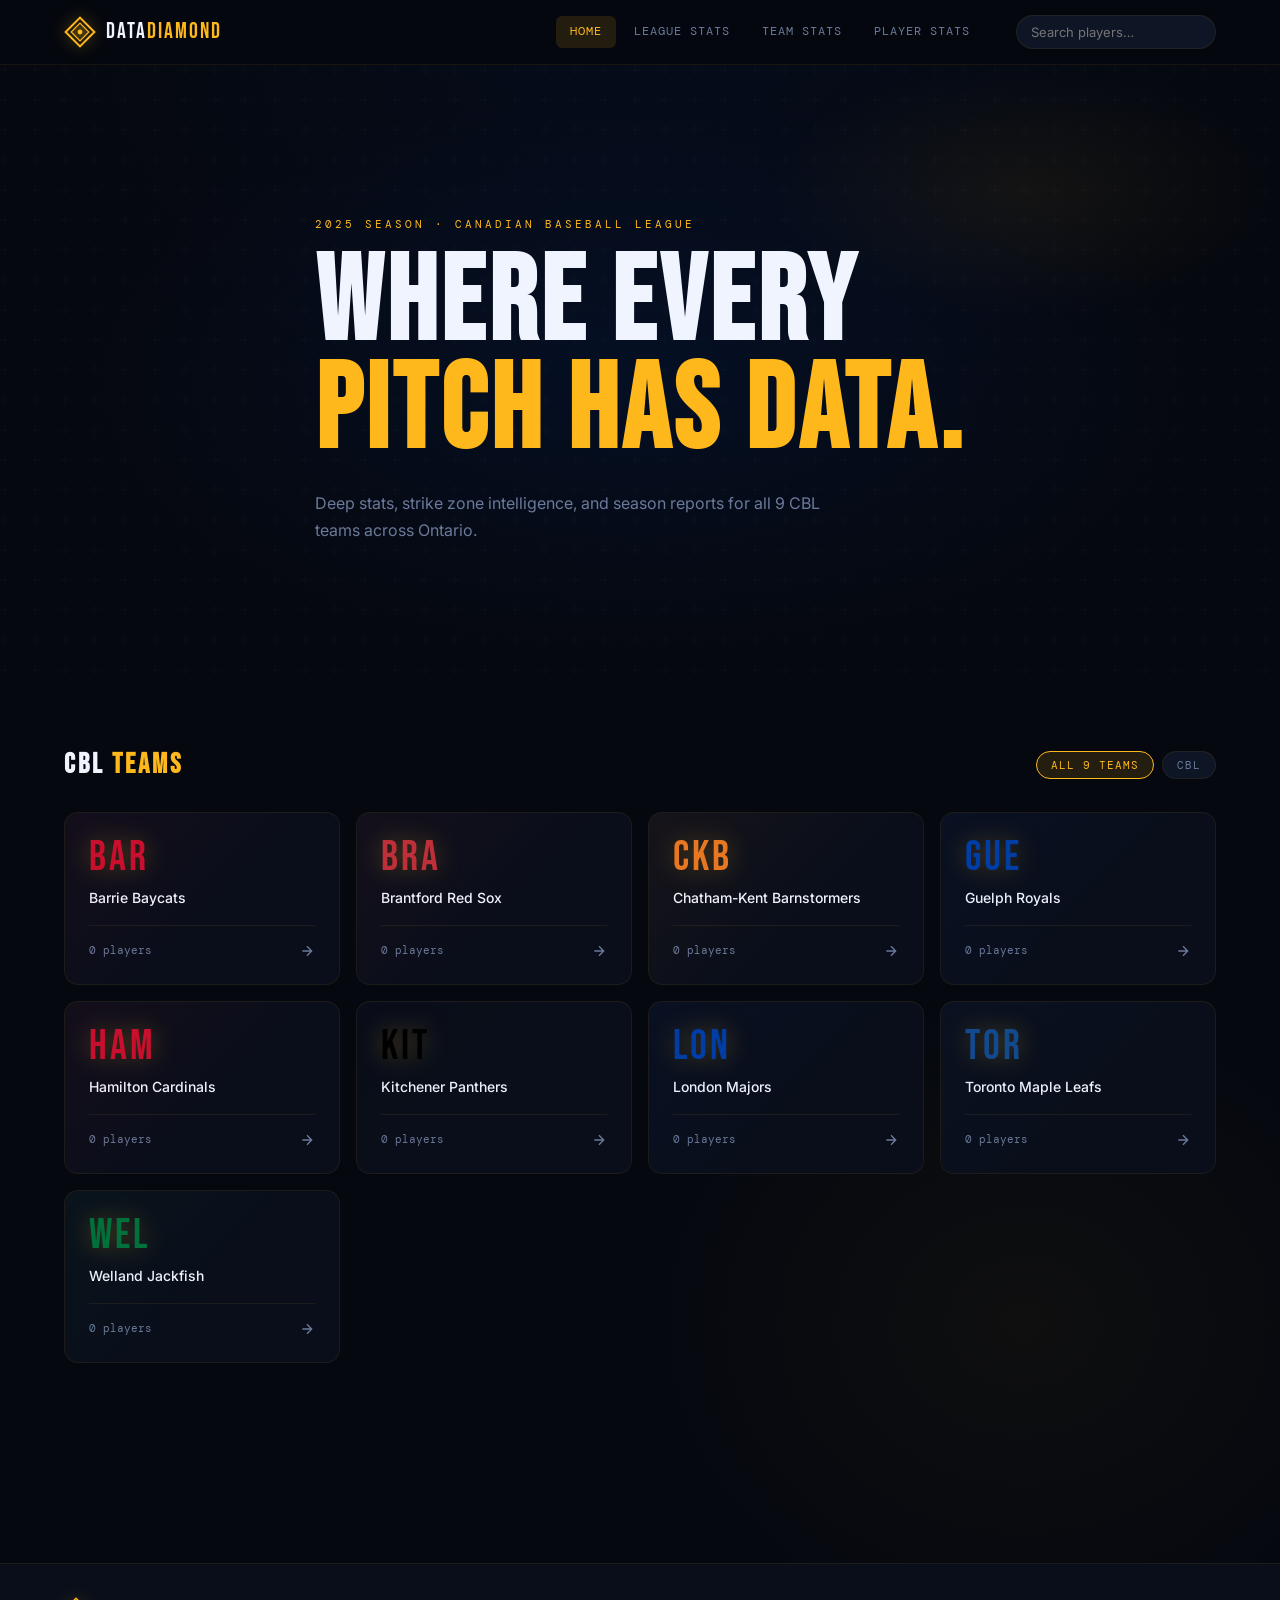
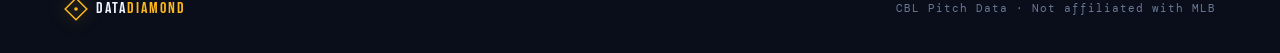
==== commit 79deeebe: "Slight Change" ====
--- a/index.html
+++ b/index.html
@@ -195,7 +195,7 @@
   <link rel="preconnect" href="https://fonts.gstatic.com" crossorigin />
   <link href="https://fonts.googleapis.com/css2?family=Bebas+Neue&family=DM+Mono:wght@400;500&family=Inter:wght@300;400;500;600&display=swap" rel="stylesheet" />
 </head>
-<body class="index-page">
+<body class="home-page">
 
   <header class="site-header">
     <div class="header-inner">
@@ -210,8 +210,9 @@
         </a>
       </div>
       <nav class="main-nav">
-        <a href="index.html" class="nav-link active">League Stats</a>
-        <a href="teams.html" class="nav-link">Team Stats</a>
+        <a href="index.html"   class="nav-link active">Home</a>
+        <a href="league.html"  class="nav-link">League Stats</a>
+        <a href="teams.html"   class="nav-link">Team Stats</a>
         <a href="players.html" class="nav-link">Player Stats</a>
       </nav>
       <div class="header-search">
@@ -221,28 +222,32 @@
     </div>
   </header>
 
-  <section class="page-hero">
-    <div class="hero-bg"></div>
-    <div class="container">
-      <p class="hero-eyebrow">Canadian Baseball League</p>
-      <h1 class="hero-title">LEAGUE<br><span>STATS</span></h1>
-      <p class="hero-subtitle">Pitch-by-pitch data across all CBL teams</p>
+  <!-- HERO -->
+  <section class="home-hero">
+    <div class="home-hero-bg"></div>
+    <div class="container home-hero-inner">
+      <p class="hero-eyebrow">2025 Season · Canadian Baseball League</p>
+      <h1 class="home-hero-title">
+        WHERE EVERY<br>
+        <span>PITCH HAS DATA.</span>
+      </h1>
+      <p class="home-hero-sub">Deep stats, strike zone intelligence, and season reports for all 9 CBL teams across Ontario.</p>
     </div>
   </section>
 
+  <!-- TICKER -->
   <div class="ticker-wrap"><div class="ticker-track" id="stat-ticker"></div></div>
 
-  <div class="container" style="padding-top:40px;padding-bottom:80px">
-
-    <div class="tabs-bar">
-      <div class="tabs">
-        <button class="tab-btn active" data-tab="hitting">Hitting</button>
-        <button class="tab-btn" data-tab="pitching">Pitching</button>
-      </div>
-    </div>
-
-    <div id="tab-content"></div>
-
+  <!-- TEAMS -->
+  <div class="container" style="padding-top:48px;padding-bottom:80px">
+    <div style="display:flex;align-items:center;justify-content:space-between;margin-bottom:24px;flex-wrap:wrap;gap:12px">
+      <h2 class="section-title" style="margin-bottom:0">CBL <span>TEAMS</span></h2>
+      <div style="display:flex;gap:8px">
+        <button class="zone-filter-btn active">All 9 Teams</button>
+        <button class="zone-filter-btn">CBL</button>
+      </div>
+    </div>
+    <div class="teams-grid" id="teams-grid"></div>
   </div>
 
   <footer class="site-footer">
@@ -264,4 +269,4 @@
 
   <script src="js/main.js"></script>
 </body>
-</html>
+</html>
--- a/css/style.css
+++ b/css/style.css
@@ -468,3 +468,30 @@
 
 /* ── HIDDEN ──────────────────────────────────────── */
 .hidden { display: none !important; }
+
+/* ── HOME HERO ────────────────────────────────────── */
+.home-hero {
+  position: relative;
+  min-height: 70vh;
+  display: flex; align-items: center;
+  overflow: hidden;
+}
+.home-hero-bg {
+  position: absolute; inset: 0;
+  background:
+    radial-gradient(ellipse 70% 70% at 50% 50%, rgba(0,61,165,0.12) 0%, transparent 65%),
+    radial-gradient(ellipse 40% 40% at 80% 20%, rgba(255,184,28,0.06) 0%, transparent 50%),
+    url("data:image/svg+xml,%3Csvg width='60' height='60' viewBox='0 0 60 60' xmlns='http://www.w3.org/2000/svg'%3E%3Cg fill='none' fill-rule='evenodd'%3E%3Cg fill='%23ffffff' fill-opacity='0.01'%3E%3Cpath d='M36 34v-4h-2v4h-4v2h4v4h2v-4h4v-2h-4zm0-30V0h-2v4h-4v2h4v4h2V6h4V4h-4zM6 34v-4H4v4H0v2h4v4h2v-4h4v-2H6zM6 4V0H4v4H0v2h4v4h2V6h4V4H6z'/%3E%3C/g%3E%3C/g%3E%3C/svg%3E");
+}
+.home-hero-inner { position: relative; z-index: 1; padding: 80px 0; }
+.home-hero-title {
+  font-family: var(--font-display);
+  font-size: clamp(56px, 10vw, 120px);
+  letter-spacing: 4px; line-height: 0.9;
+  color: var(--text); margin: 16px 0 24px;
+}
+.home-hero-title span { color: var(--gold); }
+.home-hero-sub {
+  font-size: 16px; color: var(--text-dim);
+  max-width: 520px; line-height: 1.7;
+}
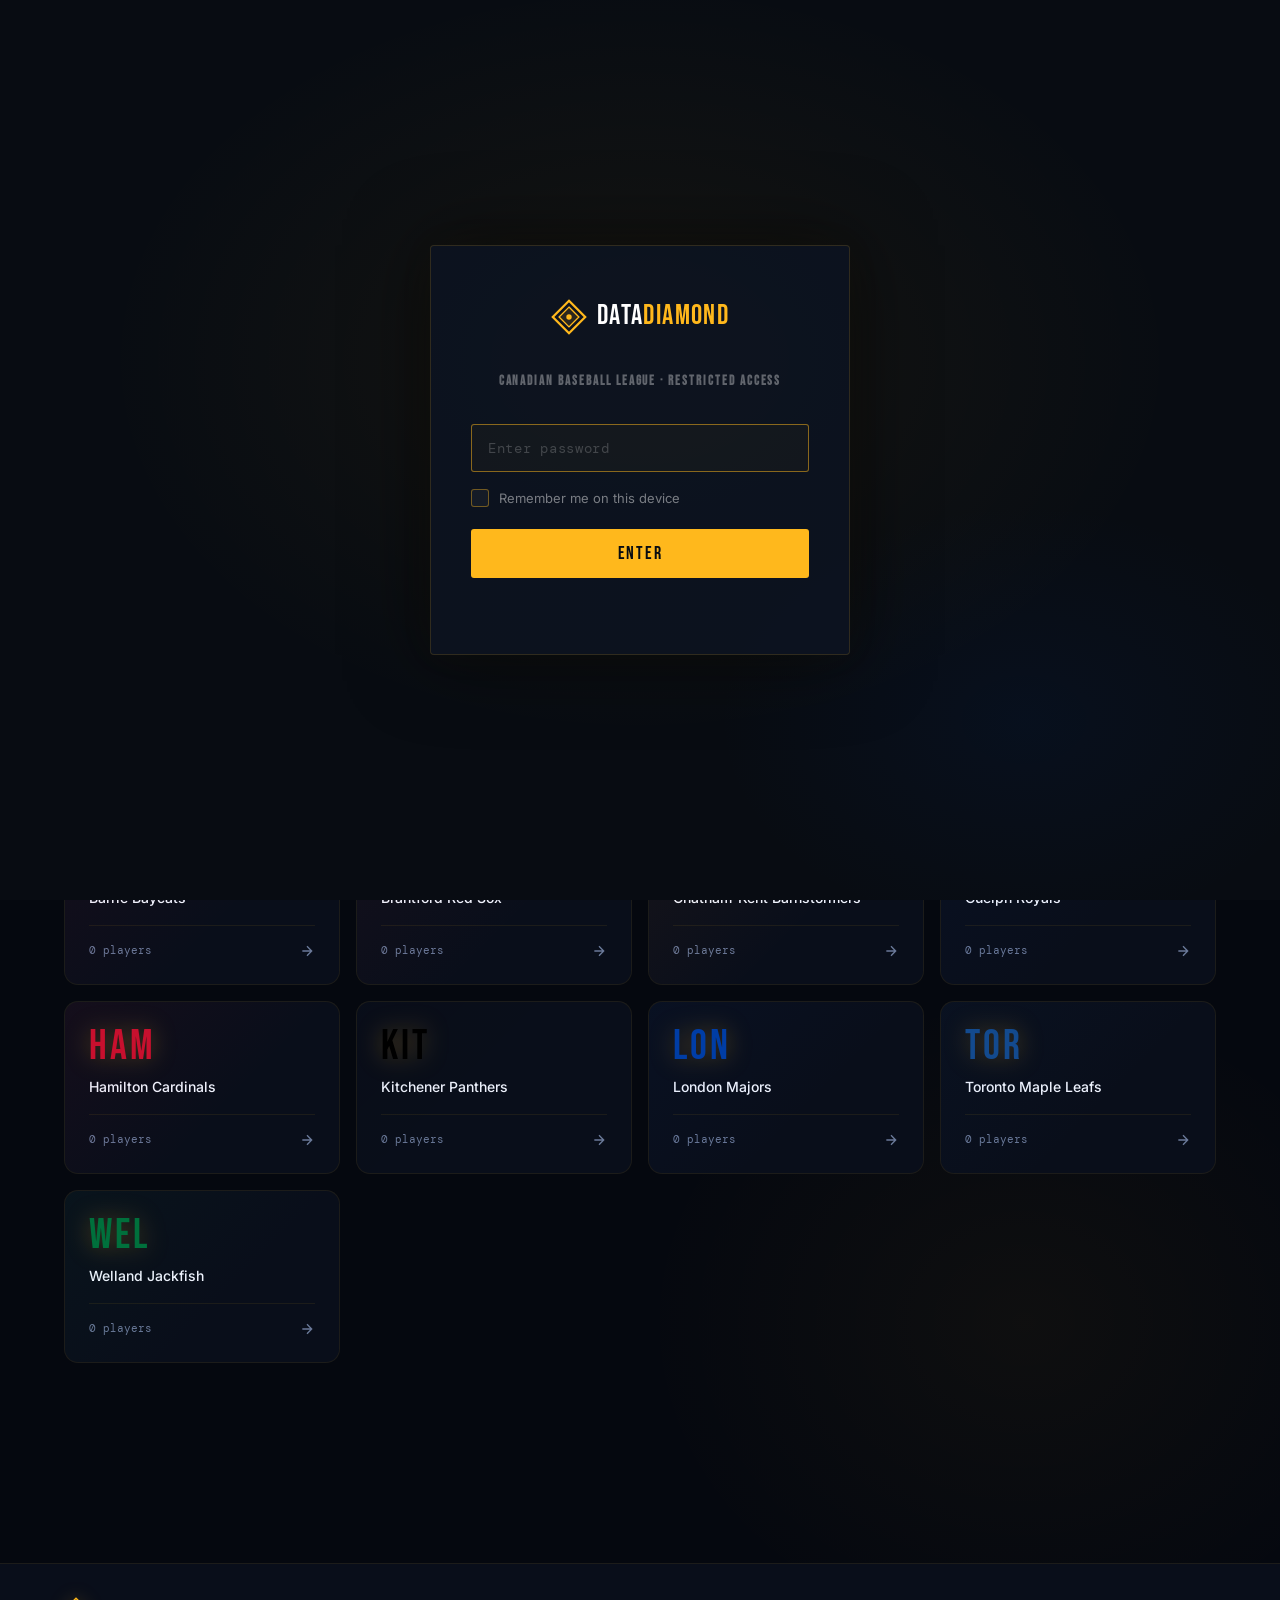
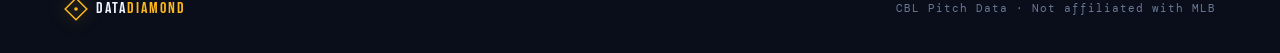
==== commit a5b20f89: "Add Scouting" ====
--- a/index.html
+++ b/index.html
@@ -157,7 +157,7 @@
         <button id="auth-btn">Enter</button>
         <div class="auth-error" id="auth-error"></div>
       </div>
-    \`;
+    `;
     document.body.appendChild(overlay);
     document.getElementById('auth-input').focus();
 
@@ -197,7 +197,7 @@
 </head>
 <body class="home-page">
 
-  <header class="site-header">
+      <header class="site-header">
     <div class="header-inner">
       <div class="logo">
         <a href="index.html">
@@ -214,6 +214,7 @@
         <a href="league.html"  class="nav-link">League Stats</a>
         <a href="teams.html"   class="nav-link">Team Stats</a>
         <a href="players.html" class="nav-link">Player Stats</a>
+        <a href="scouting.html" class="nav-link">Scouting</a>
       </nav>
       <div class="header-search">
         <input type="text" id="global-search" placeholder="Search players…" autocomplete="off" />
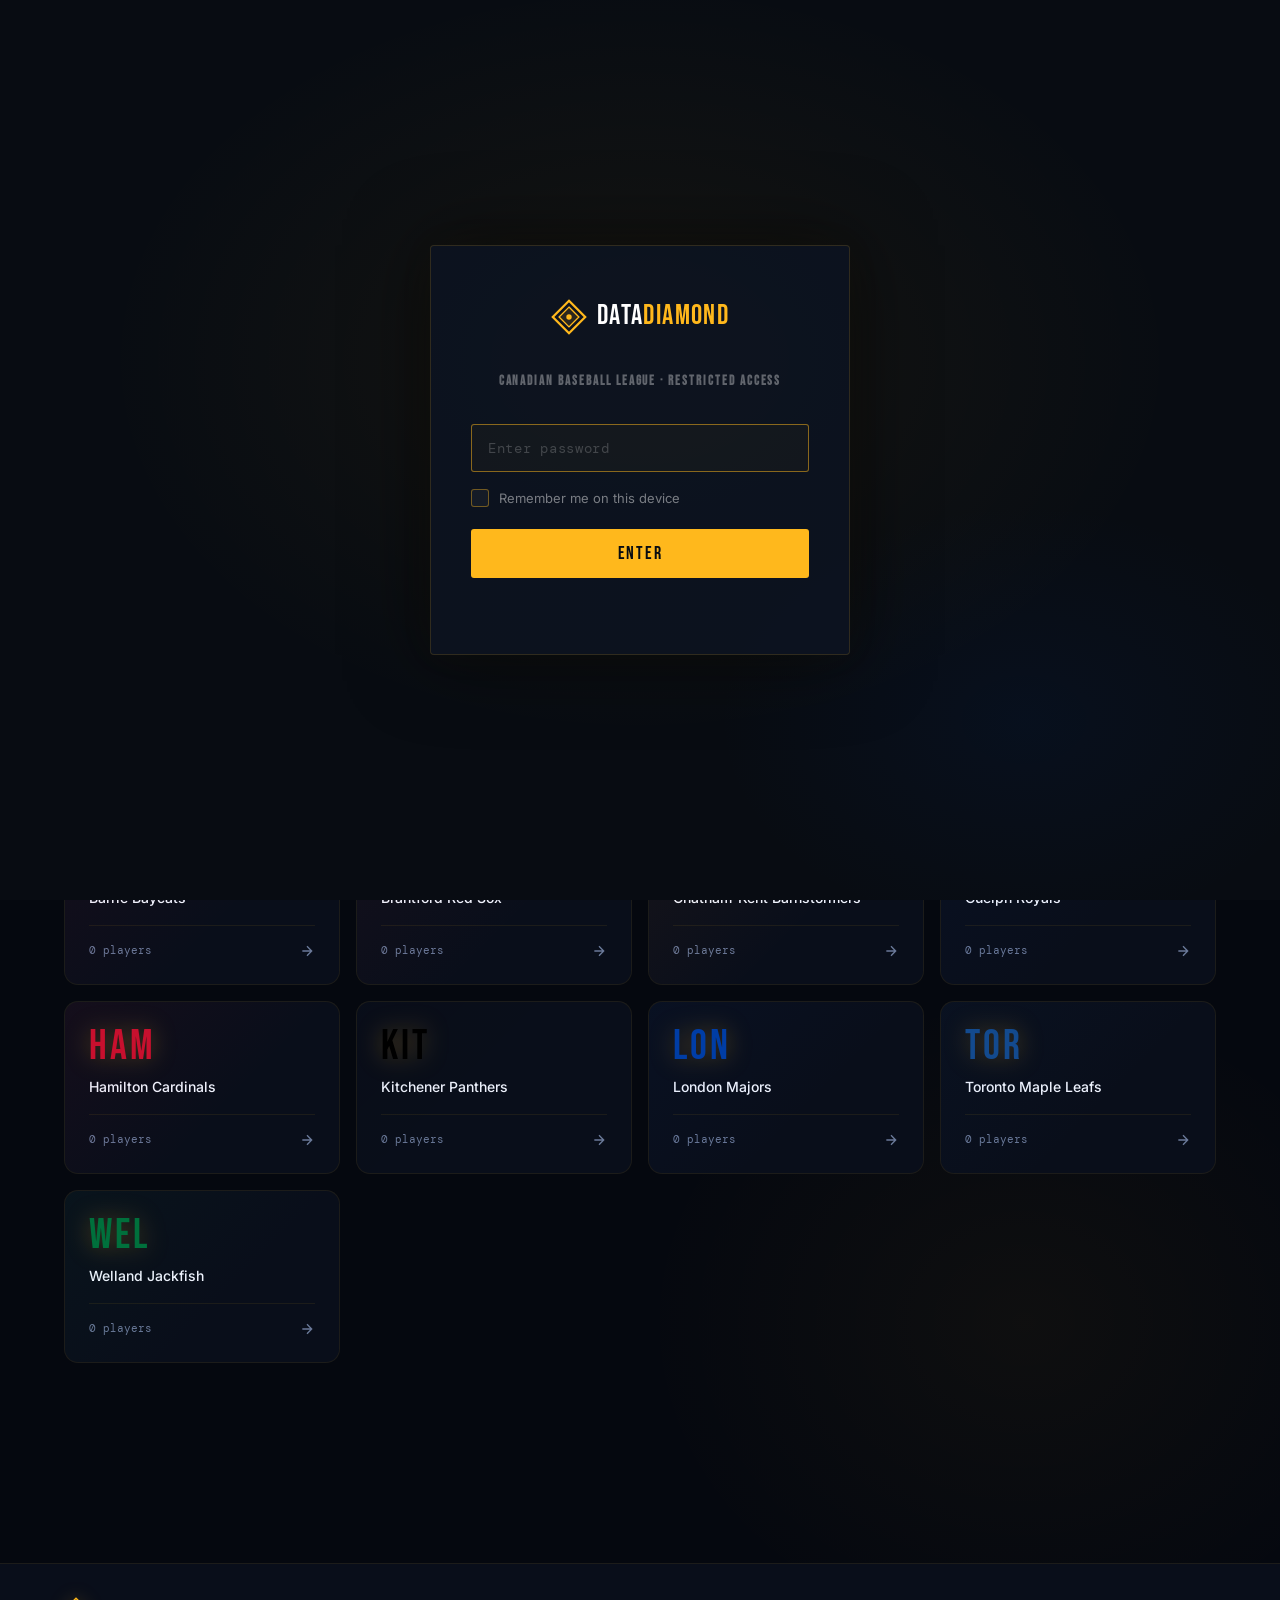
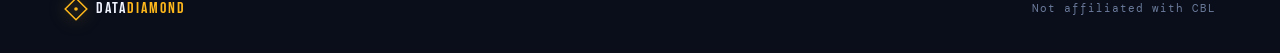
==== commit c3f7e7b5: "Stats Change" ====
--- a/index.html
+++ b/index.html
@@ -263,7 +263,7 @@
             <span class="logo-text" style="font-size:16px">Data<em>Diamond</em></span>
           </a>
         </div>
-        <p class="footer-note">CBL Pitch Data · Not affiliated with MLB</p>
+        <p class="footer-note">Not affiliated with CBL</p>
       </div>
     </div>
   </footer>
